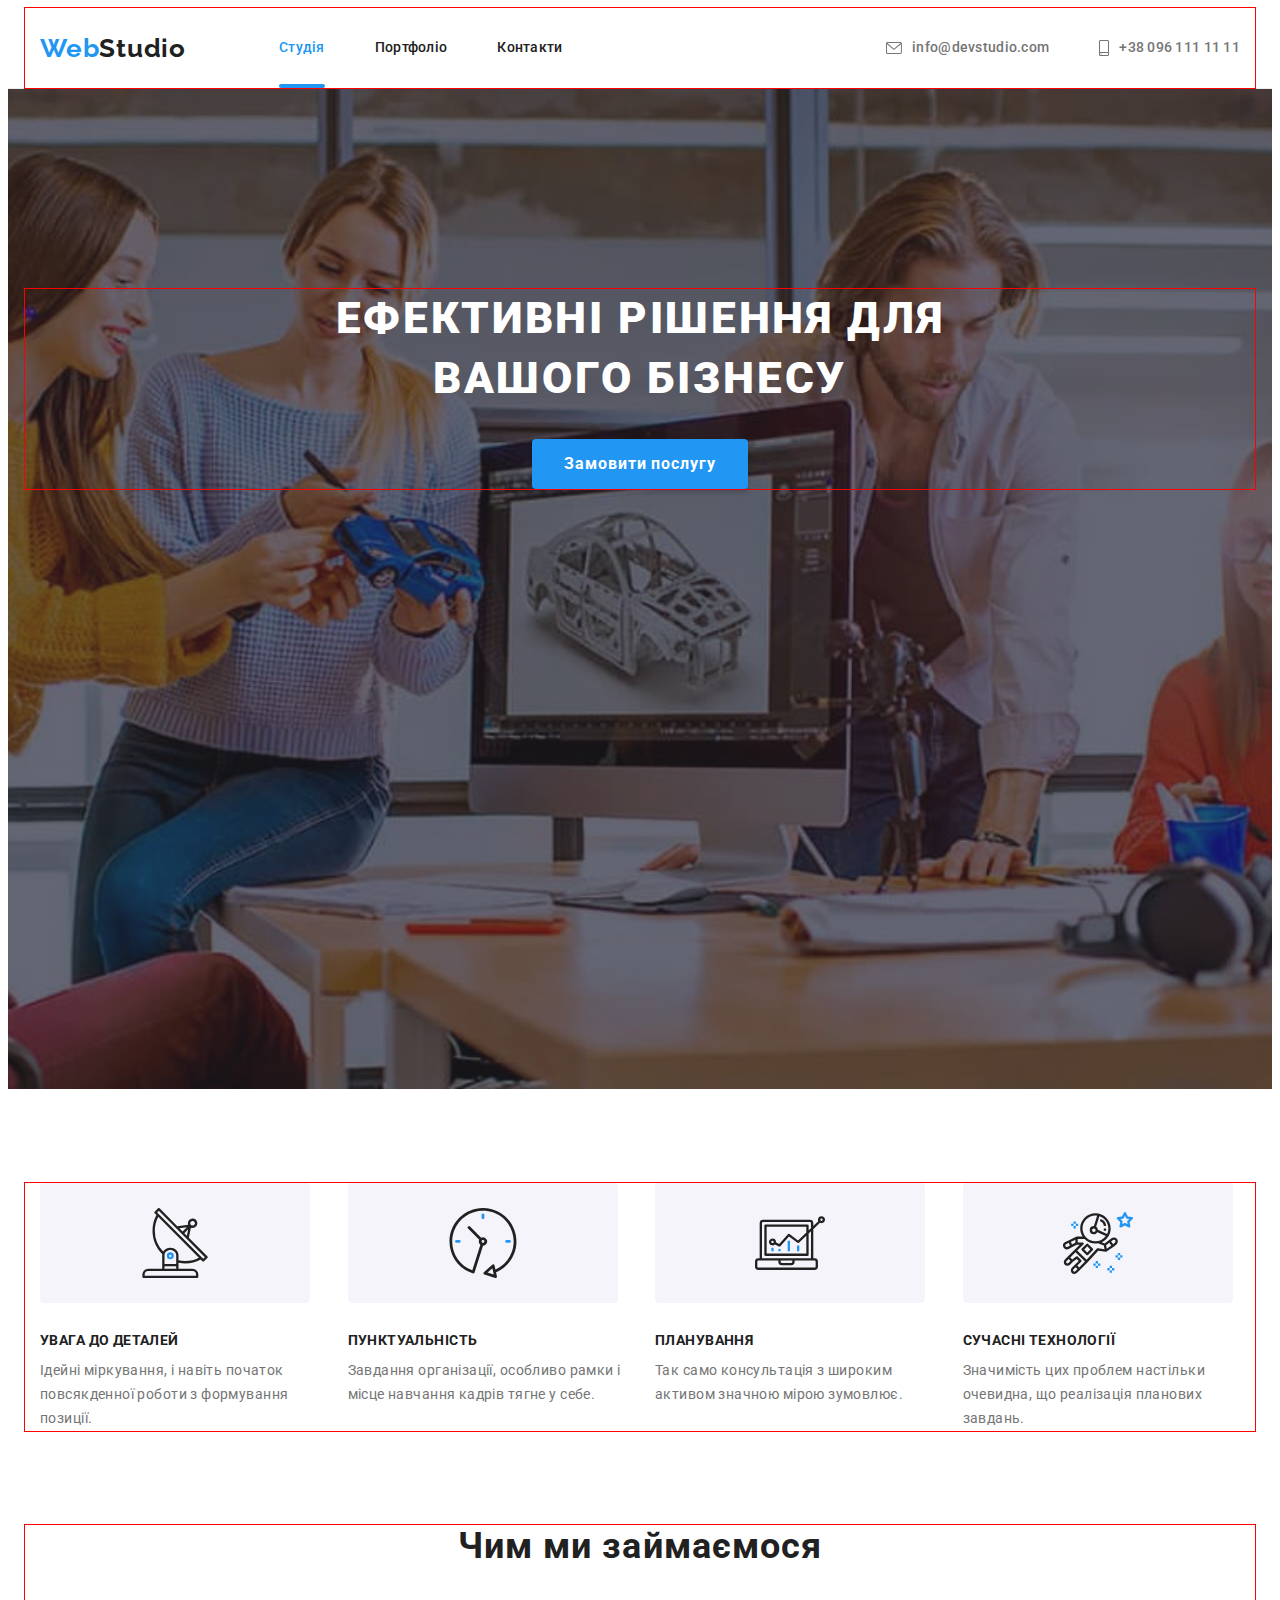
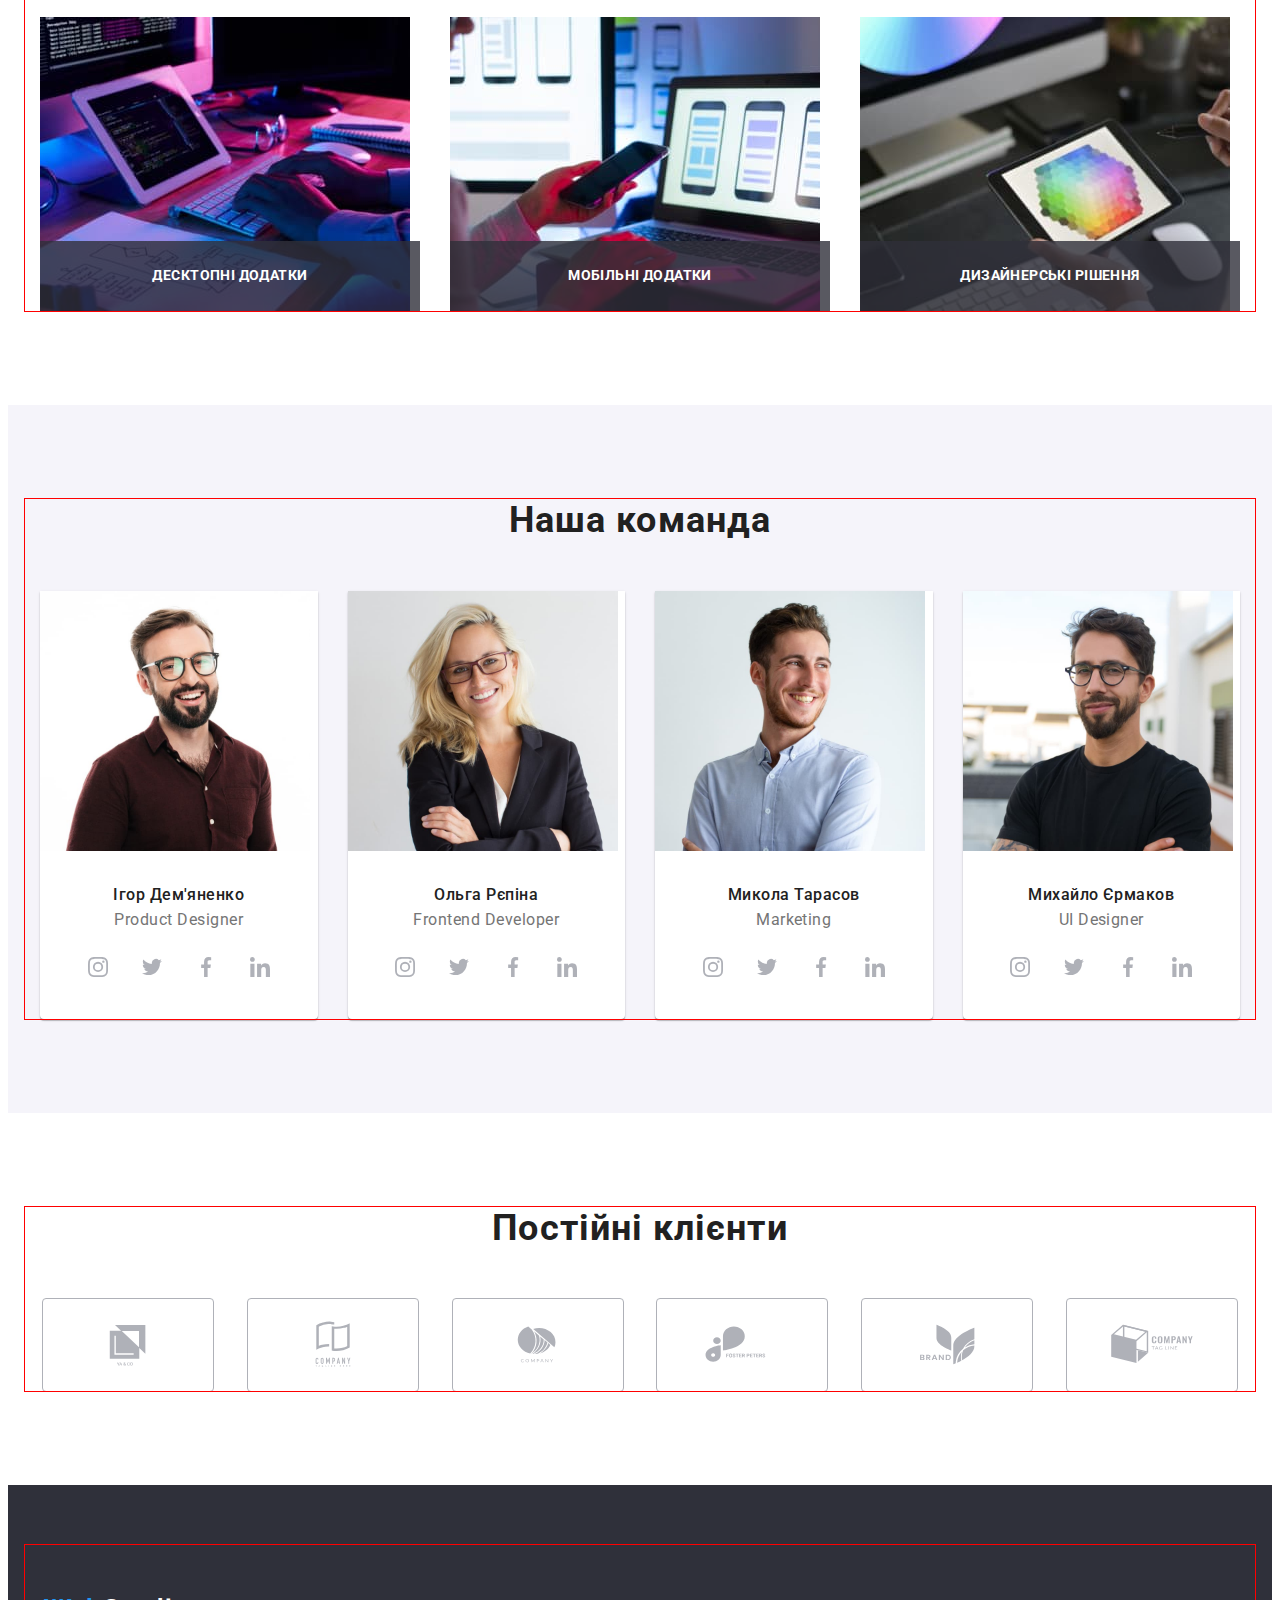
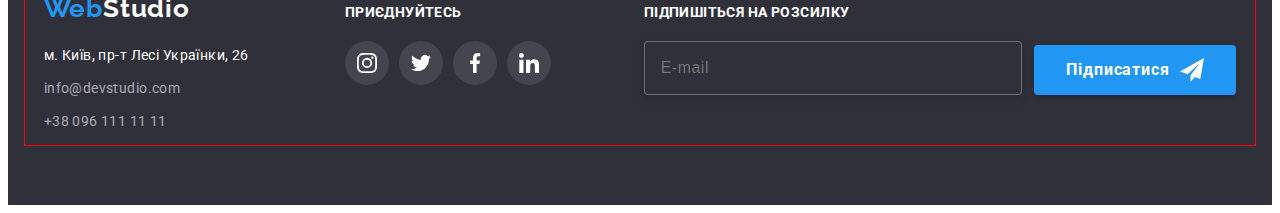
==== index.html @ a0092122 "add responsive img" ====
<!DOCTYPE html>
<html lang="uk">

<head>
  <meta charset="UTF-8" />
  <meta http-equiv="X-UA-Compatible" content="IE=edge" />
  <meta name="viewport" content="width=device-width, initial-scale=1.0" />
  <title>Document</title>
  <link rel="preconnect" href="https://fonts.googleapis.com" />
  <link rel="preconnect" href="https://fonts.gstatic.com" crossorigin />
  <link href="https://fonts.googleapis.com/css2?family=Raleway:wght@700&family=Roboto:wght@400;500;700;900&display=swap"
    rel="stylesheet" />
  <link rel="stylesheet" href="https://cdnjs.cloudflare.com/ajax/libs/modern-normalize/1.1.0/modern-normalize.min.css"
    integrity="sha512-wpPYUAdjBVSE4KJnH1VR1HeZfpl1ub8YT/NKx4PuQ5NmX2tKuGu6U/JRp5y+Y8XG2tV+wKQpNHVUX03MfMFn9Q=="
    crossorigin="anonymous" referrerpolicy="no-referrer" />
  <link rel="stylesheet" href="./css/main.min.css" />
</head>

<body>
  <!--Header-->
  <header class="header">
    <div class="container header__container">
      <nav class="navigation navigation__container">
        <div class="logo-wraper">
          <a class="logo header__logo link" href="./index.html">Web<span
              class="logo__span logo__span--dark">Studio</span></a>
          <svg class="menu-svg" width="24" height="16">
            <use href="./images/symbol-defs.svg#icon-menu"></use>
          </svg>
        </div>

        <ul class="main-menu list">
          <li class="main-menu__item">
            <a class="main-menu__link link main-menu__link--current" href="./index.html">Студія</a>
          </li>
          <li class="main-menu__item">
            <a class="main-menu__link link" href="./portfolio.html">Портфоліо</a>
          </li>
          <li class="main-menu__item">
            <a class="main-menu__link link" href="#">Контакти</a>
          </li>
        </ul>
      </nav>
      <ul class="connect-menu list">
        <li class="connect-menu__item">
          <a class="connect-menu__link link" href="mailto:info@devstudio.com"><svg class="connect-menu__icon" width="16"
              height="12">
              <use href="./images/symbol-defs.svg#icon-mail"></use>
            </svg>info@devstudio.com</a>
        </li>
        <li class="connect-menu__item">
          <a class="connect-menu__link link" href="tel:+380961111111"><svg class="connect-menu__icon" width="10"
              height="16">
              <use href="./images/symbol-defs.svg#icon-smartphone"></use>
            </svg>+38 096 111 11 11</a>
        </li>
      </ul>
    </div>
  </header>

  <main>
    <!--Heroes-->
    <section class="heroes">
      <div class="container">
        <h1 class="heroes__titel">Ефективні рішення для вашого бізнесу</h1>
        <button class="button" type="button" data-modal-open>Замовити послугу</button>
        <div class="backdrop is-hidden" data-modal>
          <div class="modal">
            <button class="modal__close-button" type="button" data-modal-close>
              <svg width="18" height="18">
                <use href="./images/symbol-defs.svg#icon-close-modal"></use>
              </svg>
            </button>
            <form class="modal__form">
              <p class="modal__titel">Залиште свої дані, ми вам передзвонимо</p>

              <label class="modal__form-fild">
                <span class="modal__label">Ім'я</span>
                <span class="modal__input-wraper">
                  <input class="modal__input" type="text" name="username" placeholder=" " />
                  <svg class="modal__icon" width="18" height="18">
                    <use href="./images/symbol-defs.svg#icon-name"></use>
                  </svg>
                </span>
              </label>

              <label class="modal__form-fild">
                <span class="modal__label">Телефон</span>
                <span class="modal__input-wraper">
                  <input class="modal__input" type="tel" name="tel" placeholder=" " />
                  <svg class="modal__icon" width="18" height="18">
                    <use href="./images/symbol-defs.svg#icon-phone"></use>
                  </svg>
                </span>
              </label>

              <label class="modal__form-fild">
                <span class="modal__label">Пошта</span>
                <span class="modal__input-wraper">
                  <input class="modal__input" type="email" name="email" placeholder=" " />
                  <svg class="modal__icon" width="18" height="18">
                    <use href="./images/symbol-defs.svg#icon-email"></use>
                  </svg>
                </span>
              </label>

              <label class="modal__form-fild modal__form-fild--margin">
                <span class="modal__label">Коментар</span>
                <textarea class="modal__comment" name="comment" placeholder="Введіть текст"></textarea>
              </label>

              <label class="modal__form-fild modal__form-fild--policy">
                <input class="modal__policy-checkbox visually-hidden" type="checkbox" name="policy" value="policy" />
                <svg class="modal__policy-icon" width="16" height="15">
                  <use href="./images/symbol-defs.svg#icon-check"></use>
                </svg>
                <span class="modal__label-polici">
                  Погоджуюся з розсилкою та приймаю
                  <span><a href="" class="modal__link link">Умови договору</a></span>
                </span>
              </label>

              <button type="submit" class="button modal__button">Відправити</button>
            </form>
          </div>
        </div>
      </div>
    </section>

    <!--Feature-->
    <section class="feature">
      <div class="container">
        <h2 class="visually-hidden">Особливості</h2>
        <ul class="feature-list list">
          <li class="feature-item">
            <div class="wraper-icon">
              <svg class="feature-icon" width="70" height="70">
                <use href="./images/symbol-defs.svg#icon-antenna"></use>
              </svg>
            </div>
            <h3 class="feature-titel">увага до деталей</h3>
            <p class="feature-text">
              Ідейні міркування, і навіть початок повсякденної роботи з формування позиції.
            </p>
          </li>
          <li class="feature-item">
            <div class="wraper-icon">
              <svg class="feature-icon" width="70" height="70">
                <use href="./images/symbol-defs.svg#icon-clock"></use>
              </svg>
            </div>
            <h3 class="feature-titel">пунктуальність</h3>
            <p class="feature-text">
              Завдання організації, особливо рамки і місце навчання кадрів тягне у себе.
            </p>
          </li>
          <li class="feature-item">
            <div class="wraper-icon">
              <svg class="feature-icon" width="70" height="70">
                <use href="./images/symbol-defs.svg#icon-diagram"></use>
              </svg>
            </div>
            <h3 class="feature-titel">планування</h3>
            <p class="feature-text">
              Так само консультація з широким активом значною мірою зумовлює.
            </p>
          </li>
          <li class="feature-item">
            <div class="wraper-icon">
              <svg class="feature-icon" width="70" height="70">
                <use href="./images/symbol-defs.svg#icon-astronaut"></use>
              </svg>
            </div>
            <h3 class="feature-titel">сучасні технології</h3>
            <p class="feature-text">
              Значимість цих проблем настільки очевидна, що реалізація планових завдань.
            </p>
          </li>
        </ul>
      </div>
    </section>

    <!--Activities-->
    <section class="activities">
      <div class="container">
        <h2 class="activities-titel">Чим ми займаємося</h2>
        <ul class="activities-list list">
          <li class="activities-list-item">
            <div class="thumb">
              <img class="activities-item" src="./images/work-on-laptop.jpg"
                alt="людина набирає на клавіатурі, на моніторі зображено код" width="370" />
              <h3 class="activities-subtitel">Десктопні додатки</h3>
            </div>
          </li>
          <li class="activities-list-item">
            <div class="thumb">
              <img class="activities-item" src="./images/notebook-and-tel.jpg"
                alt="людина тримає телефон на моніторі зображення розмітки на телефон" width="370" />
              <h3 class="activities-subtitel">Мобільні додатки</h3>
            </div>
          </li>
          <li class="activities-list-item">
            <div class="thumb">
              <img class="activities-item" src="./images/laptop-and-mause.jpg"
                alt="на планшеті зображено колірну палітру" width="370" />
              <h3 class="activities-subtitel">Дизайнерські рішення</h3>
            </div>
          </li>
        </ul>
      </div>
    </section>

    <!--Our team-->
    <section class="team">
      <div class="container">
        <h2 class="team-titel">Наша команда</h2>
        <ul class="team-list list">
          <li class="team-list-item">
            <picture>
              <source srcset="
                    ./images/team/product-designer.jpg    1x,
                    ./images/team/product-designer-2x.jpg 2x
                  " media="(min-width: 1200px)" />

              <source srcset="
                    ./images/team/product-designer-tab.jpg    1x,
                    ./images/team/product-designer-tab-2x.jpg 2x
                  " media="(min-width: 768px)" />

              <source srcset="
                    ./images/team/product-designer-mob.jpg    1x,
                    ./images/team/product-designer-mob-2x.jpg 2x
                  " media="(max-width: 767px)" />

              <img class="team-image" src="./images/team/product-designer.jpg" alt="продакт дизайнер" width="270" />
            </picture>
            <h3 class="team-undertitel">Ігор Дем'яненко</h3>
            <p class="team-text">Product Designer</p>
            <ul class="team-soc-list list">
              <li class="team-soc-item">
                <a href="" class="team-soc-link"><svg class="team-icon" width="20" height="20">
                    <use href="./images/symbol-defs.svg#icon-instagram"></use>
                  </svg>
                </a>
              </li>
              <li class="team-soc-item">
                <a href="" class="team-soc-link"><svg class="team-icon" width="20" height="20">
                    <use href="./images/symbol-defs.svg#icon-twitter"></use>
                  </svg></a>
              </li>
              <li class="team-soc-item">
                <a href="" class="team-soc-link"><svg class="team-icon" width="20" height="20">
                    <use href="./images/symbol-defs.svg#icon-facebook"></use>
                  </svg></a>
              </li>
              <li class="team-soc-item">
                <a href="" class="team-soc-link"><svg class="team-icon" width="20" height="20">
                    <use href="./images/symbol-defs.svg#icon-linkedin"></use>
                  </svg></a>
              </li>
            </ul>
          </li>
          <li class="team-list-item">
            <picture>
              <source srcset="
                    ./images/team/frontend-developer.jpg 1x,
                    ./images/team/frontend-developer.jpg 2x
                  " media="(min-width: 1200px)" />

              <source srcset="
                    ./images/team/frontend-developer-tab.jpg    1x,
                    ./images/team/frontend-developer-tab-2x.jpg 2x
                  " media="(min-width: 768px)" />

              <source srcset="
                    ./images/team/frontend-developer-mob.jpg    1x,
                    ./images/team/frontend-developer-mob-2x.jpg 2x
                  " media="(max-width: 767px)" />

              <img class="team-image" src="./images/team/frontend-developer.jpg" alt="фронтенд розробник" width="270" />
            </picture>

            <h3 class="team-undertitel">Ольга Рєпіна</h3>
            <p class="team-text">Frontend Developer</p>
            <ul class="team-soc-list list">
              <li class="team-soc-item">
                <a href="" class="team-soc-link"><svg class="team-icon" width="20" height="20">
                    <use href="./images/symbol-defs.svg#icon-instagram"></use>
                  </svg>
                </a>
              </li>
              <li class="team-soc-item">
                <a href="" class="team-soc-link"><svg class="team-icon" width="20" height="20">
                    <use href="./images/symbol-defs.svg#icon-twitter"></use>
                  </svg></a>
              </li>
              <li class="team-soc-item">
                <a href="" class="team-soc-link"><svg class="team-icon" width="20" height="20">
                    <use href="./images/symbol-defs.svg#icon-facebook"></use>
                  </svg></a>
              </li>
              <li class="team-soc-item">
                <a href="" class="team-soc-link"><svg class="team-icon" width="20" height="20">
                    <use href="./images/symbol-defs.svg#icon-linkedin"></use>
                  </svg></a>
              </li>
            </ul>
          </li>
          <li class="team-list-item">
            <picture>
              <source srcset="./images/team/marketing.jpg 1x, ./images/team/marketing.jpg 2x"
                media="(min-width: 1200px)" />

              <source srcset="./images/team/marketing-tab.jpg 1x, ./images/team/marketing-tab-2x.jpg 2x"
                media="(min-width: 768px)" />

              <source srcset="./images/team/marketing-mob.jpg 1x, ./images/team/marketing-mob-2x.jpg 2x"
                media="(max-width: 767px)" />

              <img class="team-image" src="./images/team/marketing.jpg" alt="маркетолог" width="270" />
            </picture>

            <h3 class="team-undertitel">Микола Тарасов</h3>
            <p class="team-text">Marketing</p>
            <ul class="team-soc-list list">
              <li class="team-soc-item">
                <a href="" class="team-soc-link"><svg class="team-icon" width="20" height="20">
                    <use href="./images/symbol-defs.svg#icon-instagram"></use>
                  </svg>
                </a>
              </li>
              <li class="team-soc-item">
                <a href="" class="team-soc-link"><svg class="team-icon" width="20" height="20">
                    <use href="./images/symbol-defs.svg#icon-twitter"></use>
                  </svg></a>
              </li>
              <li class="team-soc-item">
                <a href="" class="team-soc-link"><svg class="team-icon" width="20" height="20">
                    <use href="./images/symbol-defs.svg#icon-facebook"></use>
                  </svg></a>
              </li>
              <li class="team-soc-item">
                <a href="" class="team-soc-link"><svg class="team-icon" width="20" height="20" fill="black">
                    <use href="./images/symbol-defs.svg#icon-linkedin"></use>
                  </svg></a>
              </li>
            </ul>
          </li>
          <li class="team-list-item">
            <picture>
              <source srcset="./images/team/uI-designer.jpg 1x, ./images/team/uI-designer-2x.jpg 2x"
                media="(min-width: 1200px)" />

              <source srcset="
                    ./images/team/uI-designer-tab.jpg    1x,
                    ./images/team/uI-designer-tab-2x.jpg 2x
                  " media="(min-width: 768px)" />

              <source srcset="
                    ./images/team/uI-designer-mob.jpg    1x,
                    ./images/team/uI-designer-mob-2x.jpg 2x
                  " media="(max-width: 767px)" />

              <img class="team-image" src="./images/team/uI-designer.jpg" alt="UI-дизайнер" width="270" />
            </picture>

            <h3 class="team-undertitel">Михайло Єрмаков</h3>
            <p class="team-text">UI Designer</p>
            <ul class="team-soc-list list">
              <li class="team-soc-item">
                <a href="" class="team-soc-link"><svg class="team-icon" width="20" height="20">
                    <use href="./images/symbol-defs.svg#icon-instagram"></use>
                  </svg>
                </a>
              </li>
              <li class="team-soc-item">
                <a href="" class="team-soc-link"><svg class="team-icon" width="20" height="20">
                    <use href="./images/symbol-defs.svg#icon-twitter"></use>
                  </svg></a>
              </li>
              <li class="team-soc-item">
                <a href="" class="team-soc-link"><svg class="team-icon" width="20" height="20">
                    <use href="./images/symbol-defs.svg#icon-facebook"></use>
                  </svg></a>
              </li>
              <li class="team-soc-item">
                <a href="" class="team-soc-link"><svg class="team-icon" width="20" height="20">
                    <use href="./images/symbol-defs.svg#icon-linkedin"></use>
                  </svg></a>
              </li>
            </ul>
          </li>
        </ul>
      </div>
    </section>

    <!-- Clients -->
    <section class="clients">
      <div class="container">
        <h2 class="titel-clients">Постійні клієнти</h2>
        <ul class="clients-list list">
          <li class="clients-list-item">
            <a class="clients-link" href=""><svg class="clients-icon" width="170" height="92">
                <use href="./images/symbol-defs.svg#icon-Logo0"></use>
              </svg></a>
          </li>
          <li class="clients-list-item">
            <a class="clients-link" href=""><svg class="clients-icon" width="170" height="92">
                <use href="./images/symbol-defs.svg#icon-Logo1"></use>
              </svg></a>
          </li>
          <li class="clients-list-item">
            <a class="clients-link" href=""><svg class="clients-icon" width="170" height="92">
                <use href="./images/symbol-defs.svg#icon-Logo2"></use>
              </svg></a>
          </li>
          <li class="clients-list-item">
            <a class="clients-link" href=""><svg class="clients-icon" width="170" height="92">
                <use href="./images/symbol-defs.svg#icon-Logo3"></use>
              </svg></a>
          </li>
          <li class="clients-list-item">
            <a class="clients-link" href=""><svg class="clients-icon" width="170" height="92">
                <use href="./images/symbol-defs.svg#icon-Logo4"></use>
              </svg></a>
          </li>
          <li class="clients-list-item">
            <a class="clients-link" href=""><svg class="clients-icon" width="170" height="92">
                <use href="./images/symbol-defs.svg#icon-Logo5"></use>
              </svg></a>
          </li>
        </ul>
      </div>
    </section>
  </main>

  <!--Footer-->
  <footer class="footer">
    <div class="container">
      <div class="wraper-footer-content">
        <div class="wraper-footer-list">
          <a href="./index.html" class="logo footer__logo link">Web<span
              class="logo__span logo__span--light">Studio</span></a>
          <address class="adress">
            <ul class="adress-list list">
              <li>
                <a class="adress-list__link link" href="https://goo.gl/maps/mQ2EMZRai4qMG1Mf6" target="_blank"
                  rel="noopener noreferrer nofollow">м. Київ, пр-т Лесі Українки, 26
                </a>
              </li>
              <li>
                <a class="adress-list__link link adress-list__link--dark"
                  href="mailto:info@devstudio.com">info@devstudio.com</a>
              </li>
              <li>
                <a class="adress-list__link link adress-list__link--dark" href="tel:+380961111111">+38 096 111 11 11</a>
              </li>
            </ul>
          </address>
        </div>

        <div class="wraper-soc-list">
          <p class="wraper-soc-list__text">приєднуйтесь</p>
          <ul class="soc-list list">
            <li class="soc-label">
              <a href="" class="soc-label__link"><svg class="soc-label__icon" width="20" height="20">
                  <use href="./images/symbol-defs.svg#icon-instagram"></use>
                </svg></a>
            </li>
            <li class="soc-label">
              <a href="" class="soc-label__link"><svg class="soc-label__icon" width="20" height="20">
                  <use href="./images/symbol-defs.svg#icon-twitter"></use>
                </svg></a>
            </li>
            <li class="soc-label">
              <a href="" class="soc-label__link"><svg class="soc-label__icon" width="20" height="20">
                  <use href="./images/symbol-defs.svg#icon-facebook"></use>
                </svg></a>
            </li>
            <li class="soc-label">
              <a href="" class="soc-label__link"><svg class="soc-label__icon" width="20" height="20">
                  <use href="./images/symbol-defs.svg#icon-linkedin"></use>
                </svg></a>
            </li>
          </ul>
        </div>

        <form class="form-subscribe">
          <div class="form-subscribe__form">
            <p class="form-subscribe__text">Підпишіться на розсилку</p>
            <label class="form-subscribe__label">
              <input class="form-subscribe__input" type="email" name="email" placeholder="E-mail" />
            </label>
          </div>

          <button type="submit" class="button form-subscribe__button">
            Підписатися
            <svg class="button__icon-submit" width="24" height="24">
              <use href="./images/symbol-defs.svg#icon-send"></use>
            </svg>
          </button>
        </form>
      </div>
    </div>
  </footer>

  <script src="./js/modal.js"></script>
</body>

</html>
---- css/main.min.css ----
:root{--main-color-titel: #212121;--main-color-text: #757575;--color-blue: #2196f3;--color-white: #ffffff;--color-activ-button: #188ce8;--color-background-heroes: #2f303a;--color-background-our-team: #f5f4fa;--color-border: #eeeeee;--color-backgraund-link: rgba(255, 255, 255, 0.6);--color-border-head: #ececec}h1,h2,h3,h4,h5,h6,p{margin:0;padding:0}body{font-family:"Roboto",sans-serif;background-color:var(--color-white);color:var(--main-color-text)}.link{text-decoration:none;font-style:normal}.list{list-style:none;margin:0;padding:0}.visually-hidden{position:absolute;width:1px;height:1px;margin:-1px;border:0;padding:0;white-space:nowrap;-webkit-clip-path:inset(100%);clip-path:inset(100%);clip:rect(0 0 0 0);overflow:hidden}.container{margin-left:auto;margin-right:auto;width:100%;padding-left:15px;padding-right:15px;outline:1px solid red}@media screen and (min-width: 480px){.container{width:480px}}@media screen and (min-width: 768px){.container{width:768px}}@media screen and (min-width: 1200px){.container{width:1200px}}.header{border-bottom:1px solid var(--color-border-head)}@media screen and (min-width: 768px){.header__container{display:flex;align-items:center}}.navigation__container{display:block}@media screen and (min-width: 768px){.navigation__container{display:flex;align-items:center}}.logo-wraper{display:flex;align-items:center;justify-content:center}.logo{display:inline-block;padding:0;font-family:"Raleway",sans-serif;font-weight:700;font-size:26px;line-height:1.19;letter-spacing:.03em;color:var(--color-blue)}@media screen and (min-width: 768px){.header__logo{margin-right:88px}}@media screen and (min-width: 1200px){.header__logo{margin-right:93px}}.logo__span--dark{color:var(--main-color-titel)}.menu-svg{display:block;margin-left:auto}@media screen and (min-width: 768px){.menu-svg{display:none}}.main-menu{display:flex}@media screen and (max-width: 767px){.main-menu{display:none}}.main-menu .main-menu__item:not(:last-child){margin-right:50px}.main-menu__link{position:relative;display:block;padding-top:32px;padding-bottom:32px;font-weight:500;font-size:14px;line-height:1.14;letter-spacing:.02em;color:var(--main-color-titel);transition:color 250ms cubic-bezier(0.4, 0, 0.2, 1)}.main-menu__link:hover,.main-menu__link:focus{color:var(--color-blue)}.main-menu__link--current{color:var(--color-blue)}.main-menu__link--current::after{content:"";display:block;position:absolute;left:0;bottom:0;width:100%;height:4px;border-radius:2px;background-color:var(--color-blue)}.connect-menu{display:flex;margin-left:auto}@media screen and (max-width: 767px){.connect-menu{display:none}}@media screen and (min-width: 768px)and (max-width: 1199px){.connect-menu{display:flex;flex-direction:column}}@media screen and (min-width: 1200px){.connect-menu__item:not(:last-child){margin-right:50px}}.connect-menu__link{display:flex;align-items:center;padding-top:32px;padding-bottom:32px;font-weight:500;font-size:12px;line-height:1.17;letter-spacing:.02em;color:var(--main-color-text);transition:color 250ms cubic-bezier(0.4, 0, 0.2, 1)}@media screen and (min-width: 768px)and (max-width: 1199px){.connect-menu__link{padding-top:5px;padding-bottom:5px}}@media screen and (min-width: 1200px){.connect-menu__link{font-size:14px;line-height:1.14}}.connect-menu__link:hover,.connect-menu__link:focus{color:var(--color-blue)}.connect-menu__icon{margin-right:10px;fill:var(--main-color-text);transition:fill 250ms cubic-bezier(0.4, 0, 0.2, 1)}.connect-menu__link:hover>.connect-menu__icon,.connect-menu__link:focus>.connect-menu__icon{fill:var(--color-blue)}.heroes{padding-top:118px;padding-bottom:118px;text-align:center;width:100%;min-height:400px;margin-left:auto;margin-right:auto;background-image:linear-gradient(rgba(47, 48, 58, 0.4), rgba(47, 48, 58, 0.4)),url(../../images/heroes-background-mob.jpg);background-repeat:no-repeat;background-position:center;background-size:cover;background-color:var(--color-background-heroes)}@media(min-device-pixel-ratio: 2),(-webkit-min-device-pixel-ratio: 2),(min-resolution: 192dpi),(min-resolution: 2dppx){.heroes{background-image:linear-gradient(rgba(47, 48, 58, 0.4), rgba(47, 48, 58, 0.4)),url(../../images/heroes-background-mob-2x.jpg)}}@media screen and (min-width: 480px){.heroes{max-width:480px;min-height:400px}}@media screen and (min-width: 768px){.heroes{max-width:768px;min-height:400px;background-image:linear-gradient(rgba(47, 48, 58, 0.4), rgba(47, 48, 58, 0.4)),url(../../images/heroes-background-tab.jpg)}}@media screen and (min-width: 768px)and (min-device-pixel-ratio: 2),screen and (min-width: 768px)and (-webkit-min-device-pixel-ratio: 2),screen and (min-width: 768px)and (min-resolution: 192dpi),screen and (min-width: 768px)and (min-resolution: 2dppx){.heroes{background-image:linear-gradient(rgba(47, 48, 58, 0.4), rgba(47, 48, 58, 0.4)),url(../../images/heroes-background-tab-2x.jpg)}}@media screen and (min-width: 1200px){.heroes{padding-top:200px;padding-bottom:200px;max-width:1600px;min-height:600px;background-image:linear-gradient(rgba(47, 48, 58, 0.4), rgba(47, 48, 58, 0.4)),url(../../images/heroes-background.jpg)}}@media screen and (min-width: 1200px)and (min-device-pixel-ratio: 2),screen and (min-width: 1200px)and (-webkit-min-device-pixel-ratio: 2),screen and (min-width: 1200px)and (min-resolution: 192dpi),screen and (min-width: 1200px)and (min-resolution: 2dppx){.heroes{background-image:linear-gradient(rgba(47, 48, 58, 0.4), rgba(47, 48, 58, 0.4)),url(../../images/heroes-background-2x.jpg)}}.heroes__titel{max-width:696px;margin-bottom:30px;margin-left:auto;margin-right:auto;font-weight:900;font-size:44px;line-height:1.36;letter-spacing:.06em;text-transform:uppercase;color:var(--color-white)}.button{display:inline-block;background-color:var(--color-blue);box-shadow:0px 4px 4px rgba(0,0,0,.15);border-radius:4px;padding:10px 32px;min-width:216px;height:50px;border:none;color:var(--color-white);font-family:inherit;font-weight:700;font-size:16px;line-height:1.88;letter-spacing:.06em;text-align:center;cursor:pointer;transition:background-color 250ms cubic-bezier(0.4, 0, 0.2, 1)}.button:hover{background-color:var(--color-activ-button)}.backdrop{position:fixed;z-index:1;top:0;left:0;width:100%;height:100%;background-color:rgba(0,0,0,.2);opacity:1;transition:opacity 250ms cubic-bezier(0.4, 0, 0.2, 1),visibility 250ms cubic-bezier(0.4, 0, 0.2, 1)}.modal{position:absolute;top:50%;left:50%;width:528px;min-height:581px;padding:40px;background-color:#fff;box-shadow:0px 1px 3px rgba(0,0,0,.12),0px 1px 1px rgba(0,0,0,.14),0px 2px 1px rgba(0,0,0,.2);border-radius:4px;transform:translate(-50%, -50%) scale(1);transition:transform 250ms cubic-bezier(0.4, 0, 0.2, 1)}.backdrop.is-hidden .modal{transform:translate(-50%, -50%) scale(1.2)}.backdrop.is-hidden{opacity:0;visibility:hidden;pointer-events:none}.modal__close-button{position:absolute;top:8px;right:8px;display:flex;align-items:center;justify-content:center;width:30px;height:30px;border-radius:50%;background-color:#fff;border:1px solid rgba(0,0,0,.1);cursor:pointer;transition:fill 250ms cubic-bezier(0.4, 0, 0.2, 1)}.modal__close-button:hover{fill:#2196f3}.modal__form{width:100%;margin:0 auto}.modal__titel{margin-bottom:12px;font-weight:700;font-size:20px;line-height:1.15;text-align:center;letter-spacing:.03em;color:#212121}.modal__form-fild{display:flex;flex-direction:column;text-align:start;margin-bottom:10px}.modal__label{font-weight:400;font-size:12px;line-height:1.17;letter-spacing:.01em;margin-bottom:4px;color:#757575}.modal__input-wraper{position:relative}.modal__input{border:1px solid rgba(33,33,33,.2);border-radius:4px;padding:11px 12px;height:40px;width:100%;padding-left:42px;font-weight:400;font-size:12px;line-height:1.17;letter-spacing:.01em;transition:border-color 250ms cubic-bezier(0.4, 0, 0.2, 1)}.modal__form-fild:focus-within .modal__input{border-color:#2196f3;outline:rgba(0,0,0,0)}.modal__icon{position:absolute;top:50%;left:12px;transform:translateY(-50%);transition:fill 250ms cubic-bezier(0.4, 0, 0.2, 1)}.modal__form-fild:focus-within .modal__icon{fill:#2196f3}.modal__form-fild--margin{margin-bottom:0;margin-bottom:20px}.modal__comment{resize:none;width:448px;height:120px;padding:12px 16px;font-weight:400;font-size:12px;line-height:1.17;letter-spacing:.01em;border:1px solid rgba(33,33,33,.2);border-radius:4px;transition:border-color 250ms cubic-bezier(0.4, 0, 0.2, 1)}.modal__comment:focus-within{border-color:#2196f3;outline:rgba(0,0,0,0)}.modal__comment::-moz-placeholder{font-weight:400;font-size:12px;line-height:1.17;letter-spacing:.01em;color:rgba(117,117,117,.5)}.modal__comment:-ms-input-placeholder{font-weight:400;font-size:12px;line-height:1.17;letter-spacing:.01em;color:rgba(117,117,117,.5)}.modal__comment::placeholder{font-weight:400;font-size:12px;line-height:1.17;letter-spacing:.01em;color:rgba(117,117,117,.5)}.modal__form-fild--policy{flex-direction:row;align-items:center;margin-bottom:30px;justify-content:center}.modal__label-polici{font-weight:400;font-size:14px;line-height:1.71;letter-spacing:.03em;margin-left:8px;margin-bottom:0;color:#757575}.modal__link{-webkit-text-decoration-line:underline;text-decoration-line:underline;color:#2196f3}.modal__policy-icon{border:2px solid #212121;border-radius:2px;fill:rgba(0,0,0,0);transition:background-color 250ms cubic-bezier(0.4, 0, 0.2, 1),border-color 250ms cubic-bezier(0.4, 0, 0.2, 1),fill 250ms cubic-bezier(0.4, 0, 0.2, 1)}.modal__policy-checkbox:checked+.modal__policy-icon{background-color:#2196f3;border-color:#2196f3;fill:#fff}.modal__policy-checkbox:focus+.modal__policy-icon{border-color:#2196f3}.modal__button{min-width:200px}.feature{padding-top:60px;padding-bottom:60px}@media screen and (min-width: 1200px){.feature{padding-top:94px;padding-bottom:94px}}@media screen and (min-width: 768px){.feature-list{display:flex;flex-wrap:wrap;-moz-column-gap:30px;column-gap:30px}}@media screen and (min-width: 768px){.feature-item{width:calc((100% - 30px)/2)}}@media screen and (min-width: 1200px){.feature-item{width:calc((100% - 90px)/4)}}.wraper-icon{display:flex;justify-content:center;align-items:center;width:100%;height:120px;background-color:var(--color-background-our-team);margin-bottom:30px;border-radius:4px}@media screen and (min-width: 768px){.wraper-icon{width:354px}}@media screen and (min-width: 1200px){.wraper-icon{width:270px}}.feature-icon{display:block}.feature-titel{margin-bottom:10px;font-weight:700;font-size:14px;line-height:1.14;letter-spacing:.03em;text-transform:uppercase;color:var(--main-color-titel)}@media screen and (max-width: 767px){.feature-titel{text-align:center}}.feature-text{font-size:14px;line-height:1.71;letter-spacing:.03em}.activities{padding-bottom:94px}@media screen and (max-width: 1199px){.activities{display:none}}.activities-titel{margin-bottom:50px;font-weight:700;font-size:36px;line-height:1.17;text-align:center;letter-spacing:.03em;color:var(--main-color-titel)}.activities-list{display:flex;-moz-column-gap:30px;column-gap:30px}.activities-list-item{width:calc((100% - 60px)/3)}.thumb{position:relative}.activities-item{display:block}.activities-subtitel{position:absolute;bottom:0;left:0;display:flex;align-items:center;justify-content:center;width:100%;height:70px;font-weight:700;font-size:14px;line-height:1.14;text-align:center;letter-spacing:.03em;text-transform:uppercase;color:#fff;background:rgba(47,48,58,.8)}.team{padding-top:60px;padding-bottom:60px;background-color:var(--color-background-our-team)}@media screen and (min-width: 1200px){.team{padding-top:94px;padding-bottom:94px}}@media screen and (min-width: 768px){.team-list{display:flex;flex-wrap:wrap;gap:30px}}.team-titel{margin-bottom:30px;font-weight:700;font-size:36px;line-height:1.17;text-align:center;letter-spacing:.03em;color:var(--main-color-titel)}@media screen and (min-width: 1200px){.team-titel{margin-bottom:50px}}.team-list-item{padding-bottom:24px;width:100%;background-color:var(--color-white);box-shadow:0px 1px 3px rgba(0,0,0,.12),0px 1px 1px rgba(0,0,0,.14),0px 2px 1px rgba(0,0,0,.2);border-radius:0px 0px 4px 4px}@media screen and (min-width: 480px){.team-list-item{width:450px}}@media screen and (max-width: 767px){.team-list-item:not(:last-child){margin-bottom:30px}}@media screen and (min-width: 768px){.team-list-item{width:calc((100% - 30px)/2)}}@media screen and (min-width: 1200px){.team-list-item{width:calc((100% - 90px)/4);padding-bottom:30px}}.team-image{display:block;margin-bottom:30px;width:100%;height:auto}@media screen and (min-width: 480px){.team-image{width:450px;height:460px}}@media screen and (min-width: 768px){.team-image{width:354px;height:374px}}@media screen and (min-width: 1200px){.team-image{margin-bottom:34px;width:270px;height:260px}}.team-undertitel{margin-bottom:10px;font-weight:500;font-size:16px;line-height:1.19;letter-spacing:.03em;text-align:center;color:var(--main-color-titel)}@media screen and (min-width: 1200px){.team-undertitel{margin-bottom:6px}}.team-text{display:block;margin-bottom:16px;font-size:16px;line-height:1.19;letter-spacing:.03em;text-align:center}.team-soc-list{display:flex;justify-content:center;gap:10px}.team-soc-link{width:44px;height:44px;border-radius:50%;display:flex;align-items:center;justify-content:center;transition:background-color 250ms cubic-bezier(0.4, 0, 0.2, 1)}.team-soc-link:hover,.team-soc-link:focus{background-color:var(--color-blue)}.team-icon{fill:#afb1b8;transition:fill 250ms cubic-bezier(0.4, 0, 0.2, 1)}.team-soc-link:hover>.team-icon,.team-soc-link:focus>.team-icon{fill:#fff}.clients{padding-top:60px;padding-bottom:60px}@media screen and (min-width: 1200px){.clients{padding-top:94px;padding-bottom:94px}}.titel-clients{font-weight:700;font-size:28px;line-height:1.18;text-align:center;letter-spacing:.03em;color:var(--main-color-titel);margin-bottom:30px}@media screen and (min-width: 1200px){.titel-clients{font-size:36px;line-height:1.17;margin-bottom:50px}}.clients-list{display:flex;flex-wrap:wrap;justify-content:center;gap:30px}.clients-list-item{display:flex;justify-content:center;align-items:center;width:calc((100% - 30px)/2);height:92px}@media screen and (min-width: 768px){.clients-list-item{width:calc((100% - 60px)/3)}}@media screen and (min-width: 1200px){.clients-list-item{width:calc((100% - 150px)/6)}}.clients-link{display:flex;justify-content:center;align-items:center;border:1px solid #afb1b8;border-radius:4px;transition:border-color 250ms cubic-bezier(0.4, 0, 0.2, 1)}.clients-link:hover,.clients-link:focus{border:1px solid var(--color-blue)}.clients-icon{width:100%;fill:#afb1b8;transition:fill 250ms cubic-bezier(0.4, 0, 0.2, 1)}@media screen and (min-width: 480px){.clients-icon{width:210px}}@media screen and (min-width: 768px){.clients-icon{width:226px}}@media screen and (min-width: 1200px){.clients-icon{width:170px}}.clients-link:hover>.clients-icon,.clients-link:focus>.clients-icon{fill:var(--color-blue)}.footer{padding-top:60px;padding-bottom:60px;background:var(--color-background-heroes)}.wraper-footer-content{text-align:center}@media screen and (min-width: 768px){.wraper-footer-content{display:flex;justify-content:center;flex-wrap:wrap;align-items:baseline}}@media screen and (min-width: 1200px){.wraper-footer-content{display:flex;flex-wrap:nowrap;align-items:baseline;text-align:left}}.footer__logo{margin-bottom:20px}.logo__span--light{color:var(--color-white)}.adress{min-width:232px}@media screen and (min-width: 1200px){.adress{min-width:231px}}.adress-list__link{display:inline-block;margin-bottom:8px;font-size:14px;line-height:1.71;letter-spacing:.03em;color:var(--color-white);transition:color 250ms cubic-bezier(0.4, 0, 0.2, 1)}@media screen and (min-width: 1200px){.adress-list__link{margin-bottom:9px}}.adress-list__link:hover,.adress-list__link:focus{color:var(--color-blue)}.adress-list__link--dark{color:var(--color-backgraund-link)}.wraper-soc-list{margin-top:60px;margin-bottom:60px}@media screen and (min-width: 768px){.wraper-soc-list{margin-left:165px}}@media screen and (min-width: 1200px){.wraper-soc-list{margin-left:70px}}.wraper-soc-list__text{font-weight:700;font-size:14px;line-height:1.14;letter-spacing:.03em;text-transform:uppercase;margin-bottom:20px;color:#fff}@media screen and (min-width: 1200px){.wraper-soc-list__text{text-align:left}}.soc-list{display:flex;gap:10px}@media screen and (max-width: 767px){.soc-list{justify-content:center}}.soc-label__link{width:44px;height:44px;background-color:rgba(255,255,255,.1);border-radius:50%;display:flex;justify-content:center;align-items:center;transition:background-color 250ms cubic-bezier(0.4, 0, 0.2, 1)}.soc-label__link:hover,.soc-label__link:focus{background-color:var(--color-blue)}.soc-label__icon{fill:var(--color-white)}.form-subscribe{padding:0}@media screen and (min-width: 1200px){.form-subscribe{display:flex;align-items:flex-end;padding:0;margin-left:93px}}@media screen and (min-width: 1200px){.form-subscribe__form{display:flex;flex-direction:column;margin-right:12px;padding:0}}.form-subscribe__text{margin-bottom:20px;font-weight:700;font-size:14px;line-height:1.14;letter-spacing:.03em;text-transform:uppercase;color:#fff}.form-subscribe__input{width:100%;height:50px;padding-left:16px;background-color:var(--color-background-heroes);font-weight:400;font-size:16px;line-height:1.25;letter-spacing:.03em;color:rgba(255,255,255,.6);border:1px solid rgba(255,255,255,.3);filter:drop-shadow(0px 4px 4px rgba(0, 0, 0, 0.15));border-radius:4px}@media screen and (max-width: 1199px){.form-subscribe__input{margin-bottom:20px}}@media screen and (min-width: 480px){.form-subscribe__input{width:450px}}@media screen and (min-width: 1200px){.form-subscribe__input{width:358px}}.form-subscribe__button{min-width:200px;display:flex;align-items:center;justify-content:center;margin-left:auto;margin-right:auto}.button__icon-submit{fill:#fff;margin-left:10px}.project{padding-top:94px;padding-bottom:94px}.project-button-list{display:flex;margin-bottom:50px;justify-content:center}.filter-list-item:not(:last-child){margin-right:8px}.project-button{display:inline-block;padding:6px 22px;min-width:73px;font-family:inherit;font-weight:500;font-size:16px;line-height:1.63;text-align:center;letter-spacing:.03em;color:var(--main-color-titel);cursor:pointer;background:var(--color-background-our-team);border:none;border-radius:4px;transition:background-color 250ms cubic-bezier(0.4, 0, 0.2, 1),color 250ms cubic-bezier(0.4, 0, 0.2, 1),box-shadow 250ms cubic-bezier(0.4, 0, 0.2, 1)}.project-button:hover,.project-button:focus{color:var(--color-white);background-color:var(--color-blue);box-shadow:0px 3px 1px rgba(0,0,0,.1),0px 1px 2px rgba(0,0,0,.08),0px 2px 2px rgba(0,0,0,.12)}.project-list{display:flex;flex-wrap:wrap;gap:30px}.item-project{width:calc((100% - 60px)/3)}.project-link{display:block;transition:box-shadow 250ms cubic-bezier(0.4, 0, 0.2, 1)}.project-link:hover,.project-link:focus{box-shadow:0px 1px 1px rgba(0,0,0,.12),0px 4px 4px rgba(0,0,0,.06),1px 4px 6px rgba(0,0,0,.16)}.project-thumb{position:relative;overflow:hidden}.overlay{position:absolute;top:0;left:0;width:100%;height:100%;background-color:rgba(33,150,243,.9);transform:translateY(100%);pointer-events:none;overflow:auto;transition:transform 250ms cubic-bezier(0.4, 0, 0.2, 1)}.project-link:hover .overlay,.project-link:focus .overlay{transform:translateY(0%);pointer-events:auto}.overlay-text{position:absolute;top:0;left:0;margin-top:63px;margin-left:24px;margin-right:24px;padding-bottom:63px;width:322px;font-weight:400;font-size:18px;line-height:1.56;letter-spacing:.03em;color:#fff}.project-imege{display:block}.list-wraper{padding:20px 24px;border-radius:0px 0px 4px 4px;border-bottom:1px solid var(--color-border);border-left:1px solid var(--color-border);border-right:1px solid var(--color-border)}.project-titel{margin-bottom:4px;font-weight:700;font-size:18px;line-height:2;letter-spacing:.06em;color:var(--main-color-titel)}.project-text{font-size:16px;line-height:1.88;letter-spacing:.03em;color:var(--main-color-text)}/*# sourceMappingURL=main.min.css.map */
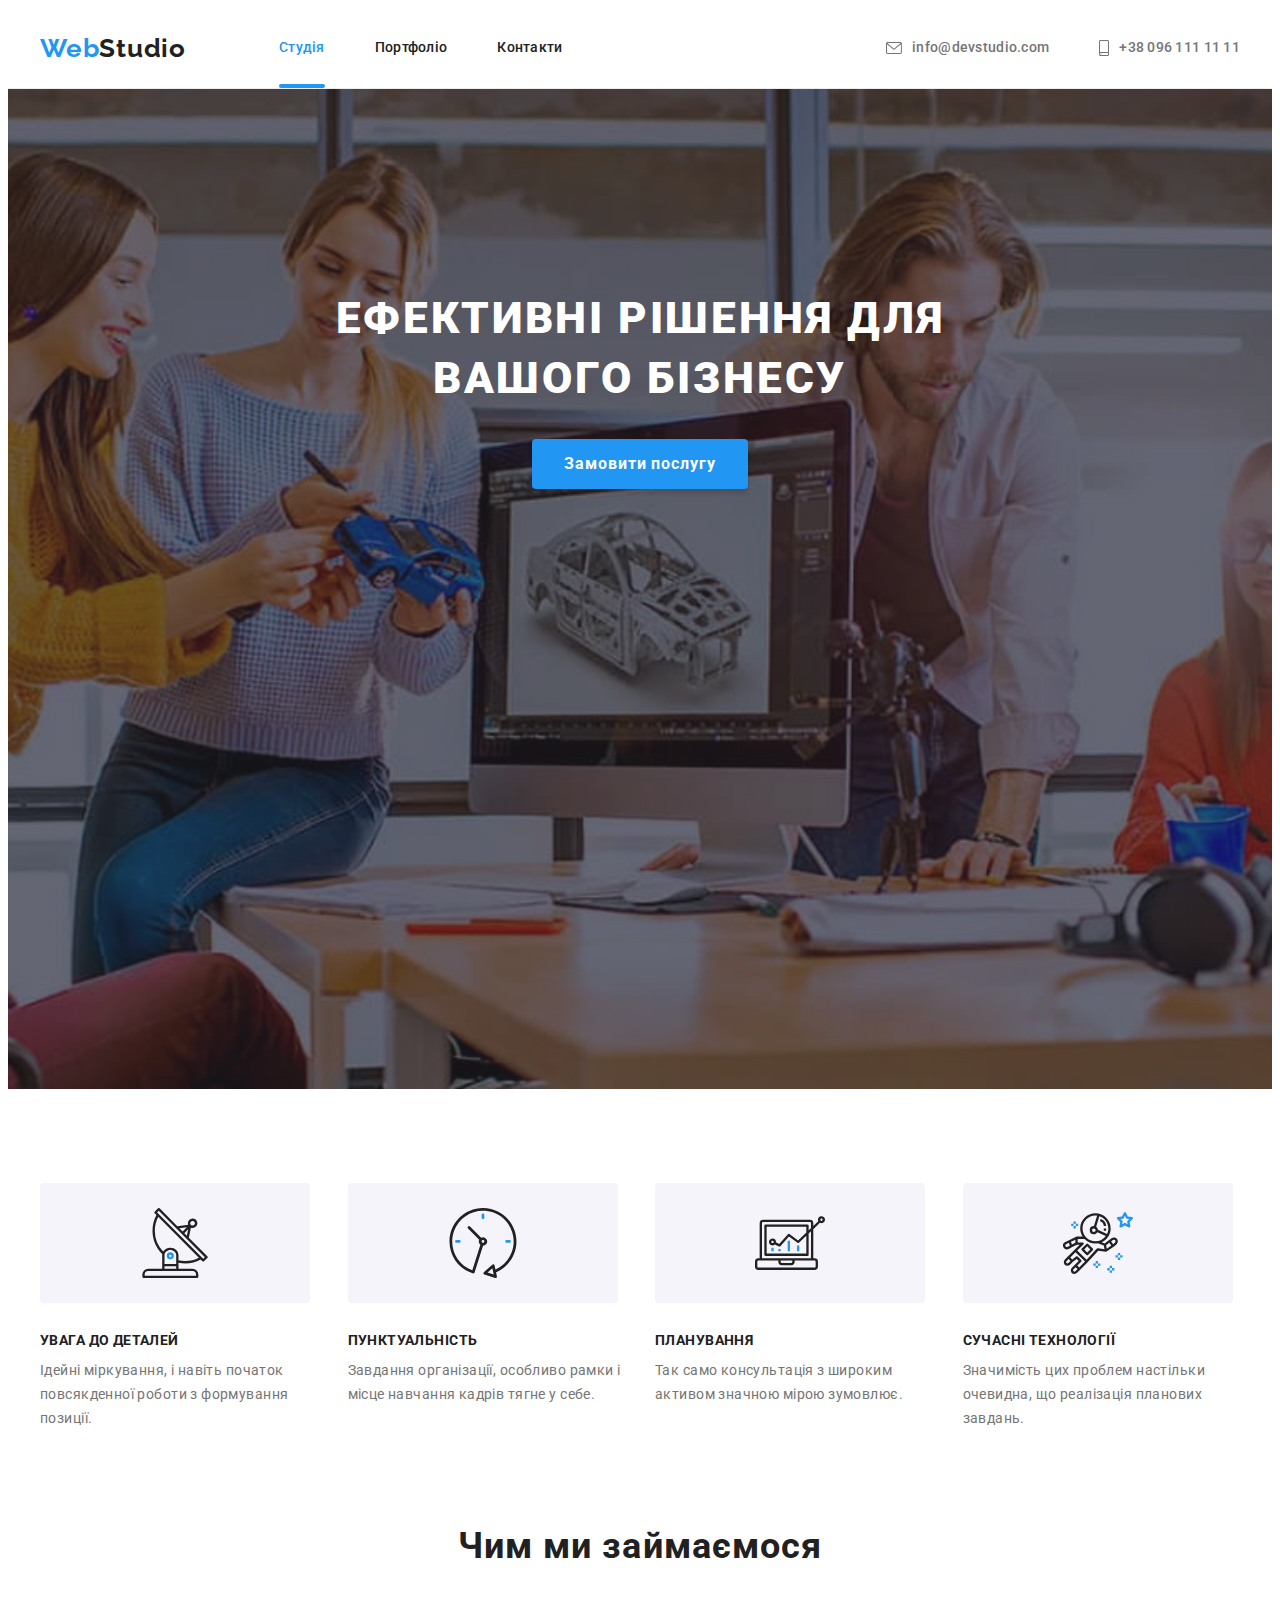
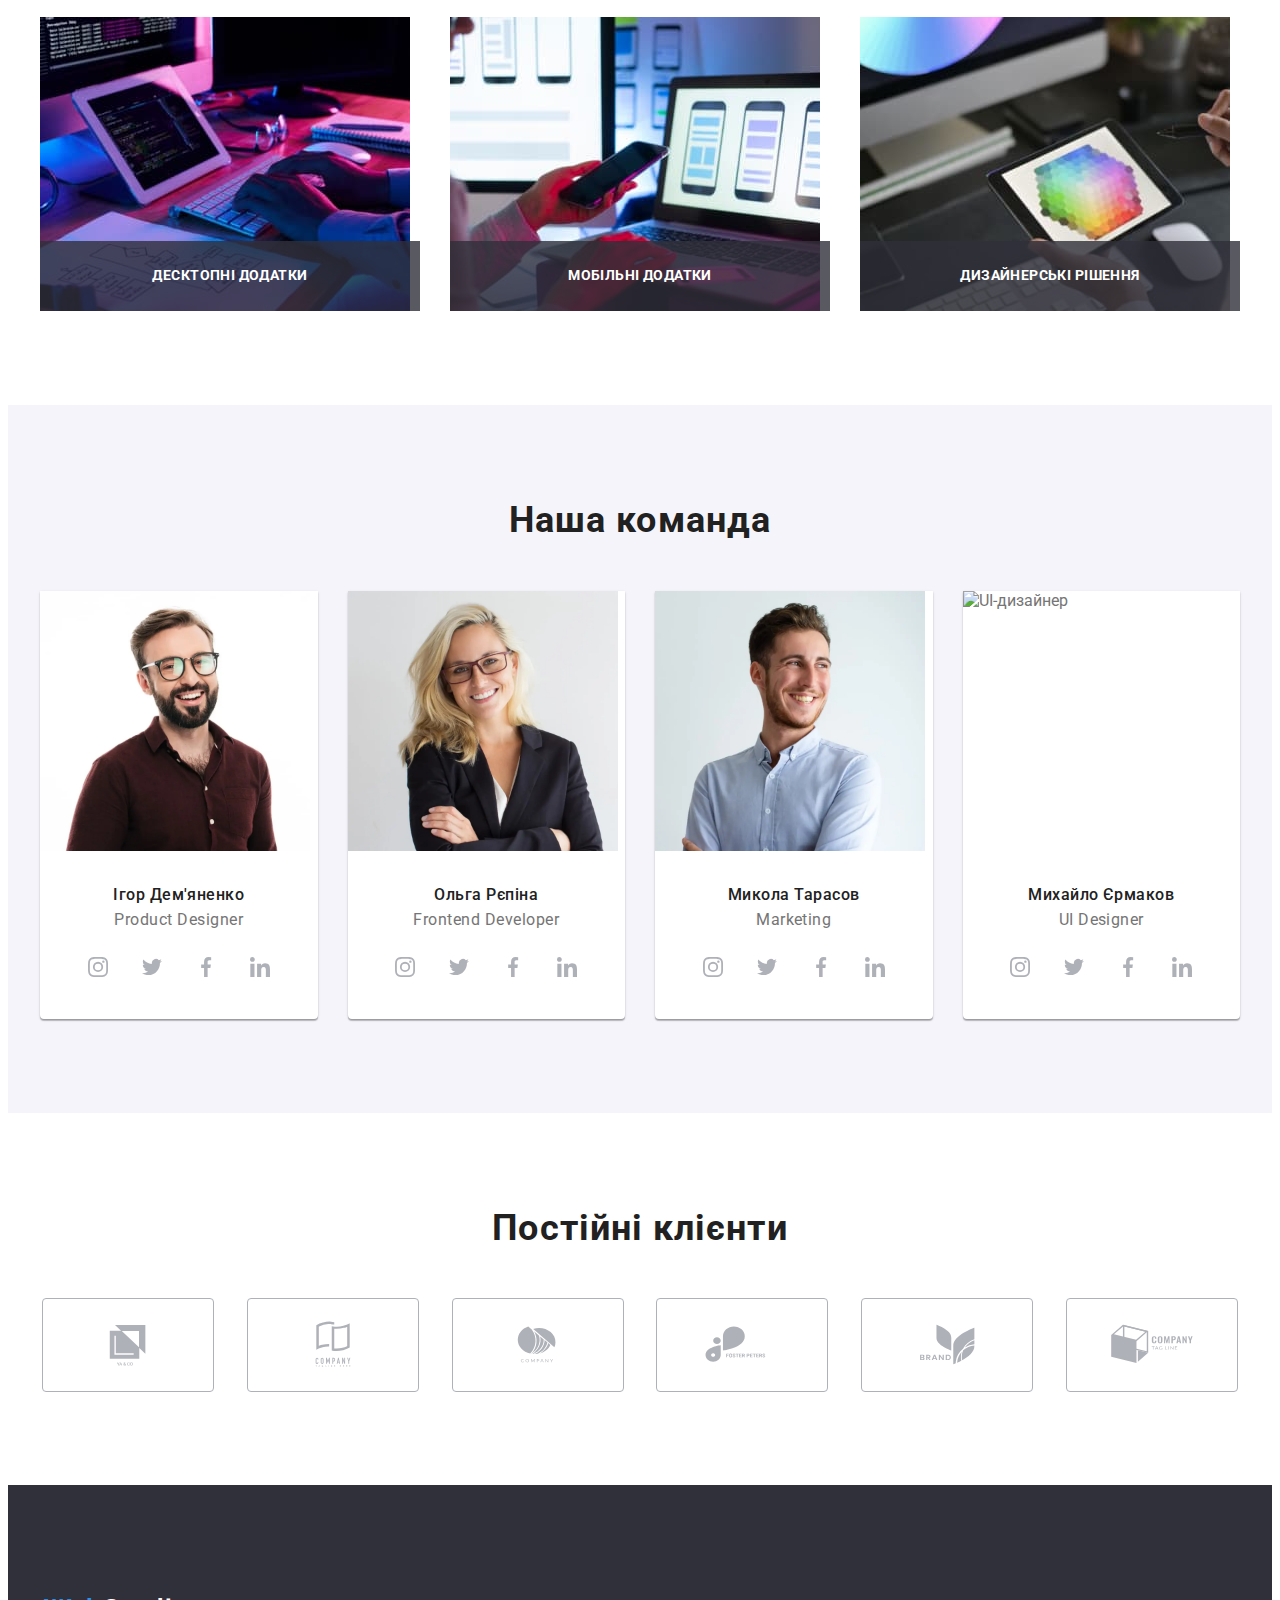
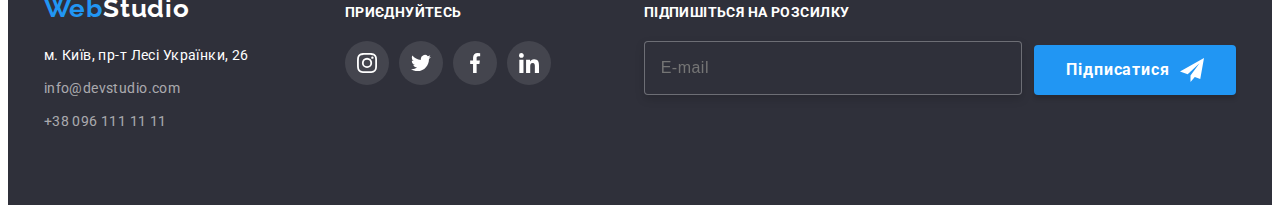
==== commit b75e6619: "add webp format" ====
--- a/index.html
+++ b/index.html
@@ -24,9 +24,64 @@
         <div class="logo-wraper">
           <a class="logo header__logo link" href="./index.html">Web<span
               class="logo__span logo__span--dark">Studio</span></a>
-          <svg class="menu-svg" width="24" height="16">
-            <use href="./images/symbol-defs.svg#icon-menu"></use>
-          </svg>
+
+          <button type="button" class="menu-open-button" data-menu-open>
+            <svg class="menu-open-button__menu-svg" width="24" height="16">
+              <use href="./images/symbol-defs.svg#icon-menu"></use>
+            </svg>
+          </button>
+        </div>
+
+        <div class="mob-menu is-hidden" data-menu>
+          <div class="container">
+            <div class="mob-menu__top">
+              <button type="button" class="menu-close-button" data-menu-close>
+                <svg width="18" height="18">
+                  <use href="./images/symbol-defs.svg#icon-close-modal"></use>
+                </svg>
+              </button>
+
+              <ul class="mobil-menu list">
+                <li class="mobil-menu__item">
+                  <a class="mobil-menu__link link mobil-menu__link--current" href="./index.html">Студія</a>
+                </li>
+                <li class="mobil-menu__item">
+                  <a class="mobil-menu__link link" href="./portfolio.html">Портфоліо</a>
+                </li>
+                <li class="mobil-menu__item">
+                  <a class="mobil-menu__link link" href="#">Контакти</a>
+                </li>
+              </ul>
+            </div>
+
+            <div class="mob-menu__bottom">
+              <ul class="mob-connect-menu list">
+                <li class="mob-connect-menu__item">
+                  <a class="mob-connect-menu__link link mobil-menu__link--current" href="tel:+380961111111">+38 096 111
+                    11 11</a>
+                </li>
+                <li class="mob-connect-menu__item">
+                  <a class="mob-connect-menu__link link mob-connect-menu__link--mail"
+                    href="mailto:info@devstudio.com">info@devstudio.com</a>
+                </li>
+              </ul>
+
+              <ul class="mob-soc-menu list">
+                <li class="mob-soc-menu__item">
+                  <a class="mob-soc-menu__link link" href="">Instagram</a>
+                </li>
+                <li class="mob-soc-menu__item">
+                  <a class="mob-soc-menu__link link" href="">Twitter</a>
+                </li>
+                <li class="mob-soc-menu__item">
+                  <a class="mob-soc-menu__link link" href="">Facebook</a>
+                </li>
+                <li class="mob-soc-menu__item">
+                  <a class="mob-soc-menu__link link" href="">LinkedIn</a>
+                </li>
+              </ul>
+            </div>
+          </div>
         </div>
 
         <ul class="main-menu list">
@@ -187,22 +242,26 @@
         <ul class="activities-list list">
           <li class="activities-list-item">
             <div class="thumb">
-              <img class="activities-item" src="./images/work-on-laptop.jpg"
-                alt="людина набирає на клавіатурі, на моніторі зображено код" width="370" />
+              <img class="activities-item" srcset="./images/work-on-laptop.jpg 1x, ./images/work-on-laptop-2x.jpg 2x"
+                src="./images/work-on-laptop.jpg" alt="людина набирає на клавіатурі, на моніторі зображено код"
+                width="370" />
               <h3 class="activities-subtitel">Десктопні додатки</h3>
             </div>
           </li>
           <li class="activities-list-item">
             <div class="thumb">
-              <img class="activities-item" src="./images/notebook-and-tel.jpg"
+              <img class="activities-item"
+                srcset="./images/notebook-and-tel.jpg 1x, ./images/notebook-and-tel-2x.jpg 2x"
+                src="./images/notebook-and-tel.jpg"
                 alt="людина тримає телефон на моніторі зображення розмітки на телефон" width="370" />
               <h3 class="activities-subtitel">Мобільні додатки</h3>
             </div>
           </li>
           <li class="activities-list-item">
             <div class="thumb">
-              <img class="activities-item" src="./images/laptop-and-mause.jpg"
-                alt="на планшеті зображено колірну палітру" width="370" />
+              <img class="activities-item"
+                srcset="./images/laptop-and-mause.jpg 1x, ./images/laptop-and-mause-2x.jpg 2x"
+                src="./images/laptop-and-mause.jpg" alt="на планшеті зображено колірну палітру" width="370" />
               <h3 class="activities-subtitel">Дизайнерські рішення</h3>
             </div>
           </li>
@@ -218,19 +277,25 @@
           <li class="team-list-item">
             <picture>
               <source srcset="
-                    ./images/team/product-designer.jpg    1x,
-                    ./images/team/product-designer-2x.jpg 2x
-                  " media="(min-width: 1200px)" />
-
-              <source srcset="
-                    ./images/team/product-designer-tab.jpg    1x,
-                    ./images/team/product-designer-tab-2x.jpg 2x
-                  " media="(min-width: 768px)" />
-
-              <source srcset="
-                    ./images/team/product-designer-mob.jpg    1x,
-                    ./images/team/product-designer-mob-2x.jpg 2x
-                  " media="(max-width: 767px)" />
+                    ./images/team/product-designer.webp    1x,
+                    ./images/team/product-designer.jpg     1x,
+                    ./images/team/product-designer-2x.webp 2x,
+                    ./images/team/product-designer-2x.jpg  2x
+                  " media="(min-width: 1200px)" sizes="270px" type="image/webp" />
+
+              <source srcset="
+                    ./images/team/product-designer-tab.webp    1x,
+                    ./images/team/product-designer-tab.jpg     1x,
+                    ./images/team/product-designer-tab-2x.webp 2x,
+                    ./images/team/product-designer-tab-2x.jpg  2x
+                  " media="(min-width: 768px)" sizes="354px" type="image/webp" />
+
+              <source srcset="
+                    ./images/team/product-designer-mob.webp    1x,
+                    ./images/team/product-designer-mob.jpg     1x,
+                    ./images/team/product-designer-mob-2x.webp 2x,
+                    ./images/team/product-designer-mob-2x.jpg  2x
+                  " media="(max-width: 767px)" sizes="450px" type="image/webp" />
 
               <img class="team-image" src="./images/team/product-designer.jpg" alt="продакт дизайнер" width="270" />
             </picture>
@@ -263,19 +328,25 @@
           <li class="team-list-item">
             <picture>
               <source srcset="
-                    ./images/team/frontend-developer.jpg 1x,
-                    ./images/team/frontend-developer.jpg 2x
-                  " media="(min-width: 1200px)" />
-
-              <source srcset="
-                    ./images/team/frontend-developer-tab.jpg    1x,
-                    ./images/team/frontend-developer-tab-2x.jpg 2x
-                  " media="(min-width: 768px)" />
-
-              <source srcset="
-                    ./images/team/frontend-developer-mob.jpg    1x,
-                    ./images/team/frontend-developer-mob-2x.jpg 2x
-                  " media="(max-width: 767px)" />
+                    ./images/team/frontend-developer.webp 1x,
+                    ./images/team/frontend-developer.jpg  1x,
+                    ./images/team/frontend-developer.webp 2x,
+                    ./images/team/frontend-developer.jpg  2x
+                  " media="(min-width: 1200px)" sizes="270px" type="image/webp" />
+
+              <source srcset="
+                    ./images/team/frontend-developer-tab.webp    1x,
+                    ./images/team/frontend-developer-tab.jpg     1x,
+                    ./images/team/frontend-developer-tab-2x.webp 2x,
+                    ./images/team/frontend-developer-tab-2x.jpg  2x
+                  " media="(min-width: 768px)" sizes="354px" type="image/webp" />
+
+              <source srcset="
+                    ./images/team/frontend-developer-mob.webp    1x,
+                    ./images/team/frontend-developer-mob.jpg     1x,
+                    ./images/team/frontend-developer-mob-2x.webp 2x,
+                    ./images/team/frontend-developer-mob-2x.jpg  2x
+                  " media="(max-width: 767px)" sizes="450px" type="image/webp" />
 
               <img class="team-image" src="./images/team/frontend-developer.jpg" alt="фронтенд розробник" width="270" />
             </picture>
@@ -308,14 +379,26 @@
           </li>
           <li class="team-list-item">
             <picture>
-              <source srcset="./images/team/marketing.jpg 1x, ./images/team/marketing.jpg 2x"
-                media="(min-width: 1200px)" />
-
-              <source srcset="./images/team/marketing-tab.jpg 1x, ./images/team/marketing-tab-2x.jpg 2x"
-                media="(min-width: 768px)" />
-
-              <source srcset="./images/team/marketing-mob.jpg 1x, ./images/team/marketing-mob-2x.jpg 2x"
-                media="(max-width: 767px)" />
+              <source srcset="
+                    ./images/team/marketing.webp 1x,
+                    ./images/team/marketing.jpg  1x,
+                    ./images/team/marketing.webp 2x,
+                    ./images/team/marketing.jpg  2x
+                  " media="(min-width: 1200px)" sizes="270px" type="image/webp" />
+
+              <source srcset="
+                    ./images/team/marketing-tab.webp    1x,
+                    ./images/team/marketing-tab.jpg     1x,
+                    ./images/team/marketing-tab-2x.webp 2x,
+                    ./images/team/marketing-tab-2x.jpg  2x
+                  " media="(min-width: 768px)" sizes="354px" type="image/webp" />
+
+              <source srcset="
+                    ./images/team/marketing-mob.webp    1x,
+                    ./images/team/marketing-mob.jpg     1x,
+                    ./images/team/marketing-mob-2x.webp 2x,
+                    ./images/team/marketing-mob-2x.jpg  2x
+                  " media="(max-width: 767px)" sizes="450px" type="image/webp" />
 
               <img class="team-image" src="./images/team/marketing.jpg" alt="маркетолог" width="270" />
             </picture>
@@ -348,18 +431,26 @@
           </li>
           <li class="team-list-item">
             <picture>
-              <source srcset="./images/team/uI-designer.jpg 1x, ./images/team/uI-designer-2x.jpg 2x"
-                media="(min-width: 1200px)" />
-
-              <source srcset="
-                    ./images/team/uI-designer-tab.jpg    1x,
-                    ./images/team/uI-designer-tab-2x.jpg 2x
-                  " media="(min-width: 768px)" />
-
-              <source srcset="
-                    ./images/team/uI-designer-mob.jpg    1x,
-                    ./images/team/uI-designer-mob-2x.jpg 2x
-                  " media="(max-width: 767px)" />
+              <source srcset="
+                    ./images/team/uI-designer.webp    1x,
+                    ./images/team/uI-designer.jpg     1x,
+                    ./images/team/uI-designer-2x.webp 2x,
+                    ./images/team/uI-designer-2x.jpg  2x
+                  " media="(min-width: 1200px)" sizes="270px" type="image/webp" />
+
+              <source srcset="
+                    ./images/team/uI-designer-tab.webp    1x,
+                    ./images/team/uI-designer-tab.jpg     1x,
+                    ./images/team/uI-designer-tab-2x.webp 2x,
+                    ./images/team/uI-designer-tab-2x.jpg  2x
+                  " media="(min-width: 768px)" sizes="354px" type="image/webp" />
+
+              <source srcset="
+                    ./images/team/uI-designer-mob.webp    1x,
+                    ./images/team/uI-designer-mob.jpg     1x,
+                    ./images/team/uI-designer-mob-2x.webp 2x,
+                    ./images/team/uI-designer-mob-2x.jpg  2x
+                  " media="(max-width: 767px)" sizes="450px" type="image/webp" />
 
               <img class="team-image" src="./images/team/uI-designer.jpg" alt="UI-дизайнер" width="270" />
             </picture>
@@ -505,6 +596,7 @@
   </footer>
 
   <script src="./js/modal.js"></script>
+  <script src="./js/menu.js"></script>
 </body>
 
 </html>--- a/css/main.min.css
+++ b/css/main.min.css
@@ -1 +1 @@
-:root{--main-color-titel: #212121;--main-color-text: #757575;--color-blue: #2196f3;--color-white: #ffffff;--color-activ-button: #188ce8;--color-background-heroes: #2f303a;--color-background-our-team: #f5f4fa;--color-border: #eeeeee;--color-backgraund-link: rgba(255, 255, 255, 0.6);--color-border-head: #ececec}h1,h2,h3,h4,h5,h6,p{margin:0;padding:0}body{font-family:"Roboto",sans-serif;background-color:var(--color-white);color:var(--main-color-text)}.link{text-decoration:none;font-style:normal}.list{list-style:none;margin:0;padding:0}.visually-hidden{position:absolute;width:1px;height:1px;margin:-1px;border:0;padding:0;white-space:nowrap;-webkit-clip-path:inset(100%);clip-path:inset(100%);clip:rect(0 0 0 0);overflow:hidden}.container{margin-left:auto;margin-right:auto;width:100%;padding-left:15px;padding-right:15px;outline:1px solid red}@media screen and (min-width: 480px){.container{width:480px}}@media screen and (min-width: 768px){.container{width:768px}}@media screen and (min-width: 1200px){.container{width:1200px}}.header{border-bottom:1px solid var(--color-border-head)}@media screen and (min-width: 768px){.header__container{display:flex;align-items:center}}.navigation__container{display:block}@media screen and (min-width: 768px){.navigation__container{display:flex;align-items:center}}.logo-wraper{display:flex;align-items:center;justify-content:center}.logo{display:inline-block;padding:0;font-family:"Raleway",sans-serif;font-weight:700;font-size:26px;line-height:1.19;letter-spacing:.03em;color:var(--color-blue)}@media screen and (min-width: 768px){.header__logo{margin-right:88px}}@media screen and (min-width: 1200px){.header__logo{margin-right:93px}}.logo__span--dark{color:var(--main-color-titel)}.menu-svg{display:block;margin-left:auto}@media screen and (min-width: 768px){.menu-svg{display:none}}.main-menu{display:flex}@media screen and (max-width: 767px){.main-menu{display:none}}.main-menu .main-menu__item:not(:last-child){margin-right:50px}.main-menu__link{position:relative;display:block;padding-top:32px;padding-bottom:32px;font-weight:500;font-size:14px;line-height:1.14;letter-spacing:.02em;color:var(--main-color-titel);transition:color 250ms cubic-bezier(0.4, 0, 0.2, 1)}.main-menu__link:hover,.main-menu__link:focus{color:var(--color-blue)}.main-menu__link--current{color:var(--color-blue)}.main-menu__link--current::after{content:"";display:block;position:absolute;left:0;bottom:0;width:100%;height:4px;border-radius:2px;background-color:var(--color-blue)}.connect-menu{display:flex;margin-left:auto}@media screen and (max-width: 767px){.connect-menu{display:none}}@media screen and (min-width: 768px)and (max-width: 1199px){.connect-menu{display:flex;flex-direction:column}}@media screen and (min-width: 1200px){.connect-menu__item:not(:last-child){margin-right:50px}}.connect-menu__link{display:flex;align-items:center;padding-top:32px;padding-bottom:32px;font-weight:500;font-size:12px;line-height:1.17;letter-spacing:.02em;color:var(--main-color-text);transition:color 250ms cubic-bezier(0.4, 0, 0.2, 1)}@media screen and (min-width: 768px)and (max-width: 1199px){.connect-menu__link{padding-top:5px;padding-bottom:5px}}@media screen and (min-width: 1200px){.connect-menu__link{font-size:14px;line-height:1.14}}.connect-menu__link:hover,.connect-menu__link:focus{color:var(--color-blue)}.connect-menu__icon{margin-right:10px;fill:var(--main-color-text);transition:fill 250ms cubic-bezier(0.4, 0, 0.2, 1)}.connect-menu__link:hover>.connect-menu__icon,.connect-menu__link:focus>.connect-menu__icon{fill:var(--color-blue)}.heroes{padding-top:118px;padding-bottom:118px;text-align:center;width:100%;min-height:400px;margin-left:auto;margin-right:auto;background-image:linear-gradient(rgba(47, 48, 58, 0.4), rgba(47, 48, 58, 0.4)),url(../../images/heroes-background-mob.jpg);background-repeat:no-repeat;background-position:center;background-size:cover;background-color:var(--color-background-heroes)}@media(min-device-pixel-ratio: 2),(-webkit-min-device-pixel-ratio: 2),(min-resolution: 192dpi),(min-resolution: 2dppx){.heroes{background-image:linear-gradient(rgba(47, 48, 58, 0.4), rgba(47, 48, 58, 0.4)),url(../../images/heroes-background-mob-2x.jpg)}}@media screen and (min-width: 480px){.heroes{max-width:480px;min-height:400px}}@media screen and (min-width: 768px){.heroes{max-width:768px;min-height:400px;background-image:linear-gradient(rgba(47, 48, 58, 0.4), rgba(47, 48, 58, 0.4)),url(../../images/heroes-background-tab.jpg)}}@media screen and (min-width: 768px)and (min-device-pixel-ratio: 2),screen and (min-width: 768px)and (-webkit-min-device-pixel-ratio: 2),screen and (min-width: 768px)and (min-resolution: 192dpi),screen and (min-width: 768px)and (min-resolution: 2dppx){.heroes{background-image:linear-gradient(rgba(47, 48, 58, 0.4), rgba(47, 48, 58, 0.4)),url(../../images/heroes-background-tab-2x.jpg)}}@media screen and (min-width: 1200px){.heroes{padding-top:200px;padding-bottom:200px;max-width:1600px;min-height:600px;background-image:linear-gradient(rgba(47, 48, 58, 0.4), rgba(47, 48, 58, 0.4)),url(../../images/heroes-background.jpg)}}@media screen and (min-width: 1200px)and (min-device-pixel-ratio: 2),screen and (min-width: 1200px)and (-webkit-min-device-pixel-ratio: 2),screen and (min-width: 1200px)and (min-resolution: 192dpi),screen and (min-width: 1200px)and (min-resolution: 2dppx){.heroes{background-image:linear-gradient(rgba(47, 48, 58, 0.4), rgba(47, 48, 58, 0.4)),url(../../images/heroes-background-2x.jpg)}}.heroes__titel{max-width:696px;margin-bottom:30px;margin-left:auto;margin-right:auto;font-weight:900;font-size:44px;line-height:1.36;letter-spacing:.06em;text-transform:uppercase;color:var(--color-white)}.button{display:inline-block;background-color:var(--color-blue);box-shadow:0px 4px 4px rgba(0,0,0,.15);border-radius:4px;padding:10px 32px;min-width:216px;height:50px;border:none;color:var(--color-white);font-family:inherit;font-weight:700;font-size:16px;line-height:1.88;letter-spacing:.06em;text-align:center;cursor:pointer;transition:background-color 250ms cubic-bezier(0.4, 0, 0.2, 1)}.button:hover{background-color:var(--color-activ-button)}.backdrop{position:fixed;z-index:1;top:0;left:0;width:100%;height:100%;background-color:rgba(0,0,0,.2);opacity:1;transition:opacity 250ms cubic-bezier(0.4, 0, 0.2, 1),visibility 250ms cubic-bezier(0.4, 0, 0.2, 1)}.modal{position:absolute;top:50%;left:50%;width:528px;min-height:581px;padding:40px;background-color:#fff;box-shadow:0px 1px 3px rgba(0,0,0,.12),0px 1px 1px rgba(0,0,0,.14),0px 2px 1px rgba(0,0,0,.2);border-radius:4px;transform:translate(-50%, -50%) scale(1);transition:transform 250ms cubic-bezier(0.4, 0, 0.2, 1)}.backdrop.is-hidden .modal{transform:translate(-50%, -50%) scale(1.2)}.backdrop.is-hidden{opacity:0;visibility:hidden;pointer-events:none}.modal__close-button{position:absolute;top:8px;right:8px;display:flex;align-items:center;justify-content:center;width:30px;height:30px;border-radius:50%;background-color:#fff;border:1px solid rgba(0,0,0,.1);cursor:pointer;transition:fill 250ms cubic-bezier(0.4, 0, 0.2, 1)}.modal__close-button:hover{fill:#2196f3}.modal__form{width:100%;margin:0 auto}.modal__titel{margin-bottom:12px;font-weight:700;font-size:20px;line-height:1.15;text-align:center;letter-spacing:.03em;color:#212121}.modal__form-fild{display:flex;flex-direction:column;text-align:start;margin-bottom:10px}.modal__label{font-weight:400;font-size:12px;line-height:1.17;letter-spacing:.01em;margin-bottom:4px;color:#757575}.modal__input-wraper{position:relative}.modal__input{border:1px solid rgba(33,33,33,.2);border-radius:4px;padding:11px 12px;height:40px;width:100%;padding-left:42px;font-weight:400;font-size:12px;line-height:1.17;letter-spacing:.01em;transition:border-color 250ms cubic-bezier(0.4, 0, 0.2, 1)}.modal__form-fild:focus-within .modal__input{border-color:#2196f3;outline:rgba(0,0,0,0)}.modal__icon{position:absolute;top:50%;left:12px;transform:translateY(-50%);transition:fill 250ms cubic-bezier(0.4, 0, 0.2, 1)}.modal__form-fild:focus-within .modal__icon{fill:#2196f3}.modal__form-fild--margin{margin-bottom:0;margin-bottom:20px}.modal__comment{resize:none;width:448px;height:120px;padding:12px 16px;font-weight:400;font-size:12px;line-height:1.17;letter-spacing:.01em;border:1px solid rgba(33,33,33,.2);border-radius:4px;transition:border-color 250ms cubic-bezier(0.4, 0, 0.2, 1)}.modal__comment:focus-within{border-color:#2196f3;outline:rgba(0,0,0,0)}.modal__comment::-moz-placeholder{font-weight:400;font-size:12px;line-height:1.17;letter-spacing:.01em;color:rgba(117,117,117,.5)}.modal__comment:-ms-input-placeholder{font-weight:400;font-size:12px;line-height:1.17;letter-spacing:.01em;color:rgba(117,117,117,.5)}.modal__comment::placeholder{font-weight:400;font-size:12px;line-height:1.17;letter-spacing:.01em;color:rgba(117,117,117,.5)}.modal__form-fild--policy{flex-direction:row;align-items:center;margin-bottom:30px;justify-content:center}.modal__label-polici{font-weight:400;font-size:14px;line-height:1.71;letter-spacing:.03em;margin-left:8px;margin-bottom:0;color:#757575}.modal__link{-webkit-text-decoration-line:underline;text-decoration-line:underline;color:#2196f3}.modal__policy-icon{border:2px solid #212121;border-radius:2px;fill:rgba(0,0,0,0);transition:background-color 250ms cubic-bezier(0.4, 0, 0.2, 1),border-color 250ms cubic-bezier(0.4, 0, 0.2, 1),fill 250ms cubic-bezier(0.4, 0, 0.2, 1)}.modal__policy-checkbox:checked+.modal__policy-icon{background-color:#2196f3;border-color:#2196f3;fill:#fff}.modal__policy-checkbox:focus+.modal__policy-icon{border-color:#2196f3}.modal__button{min-width:200px}.feature{padding-top:60px;padding-bottom:60px}@media screen and (min-width: 1200px){.feature{padding-top:94px;padding-bottom:94px}}@media screen and (min-width: 768px){.feature-list{display:flex;flex-wrap:wrap;-moz-column-gap:30px;column-gap:30px}}@media screen and (min-width: 768px){.feature-item{width:calc((100% - 30px)/2)}}@media screen and (min-width: 1200px){.feature-item{width:calc((100% - 90px)/4)}}.wraper-icon{display:flex;justify-content:center;align-items:center;width:100%;height:120px;background-color:var(--color-background-our-team);margin-bottom:30px;border-radius:4px}@media screen and (min-width: 768px){.wraper-icon{width:354px}}@media screen and (min-width: 1200px){.wraper-icon{width:270px}}.feature-icon{display:block}.feature-titel{margin-bottom:10px;font-weight:700;font-size:14px;line-height:1.14;letter-spacing:.03em;text-transform:uppercase;color:var(--main-color-titel)}@media screen and (max-width: 767px){.feature-titel{text-align:center}}.feature-text{font-size:14px;line-height:1.71;letter-spacing:.03em}.activities{padding-bottom:94px}@media screen and (max-width: 1199px){.activities{display:none}}.activities-titel{margin-bottom:50px;font-weight:700;font-size:36px;line-height:1.17;text-align:center;letter-spacing:.03em;color:var(--main-color-titel)}.activities-list{display:flex;-moz-column-gap:30px;column-gap:30px}.activities-list-item{width:calc((100% - 60px)/3)}.thumb{position:relative}.activities-item{display:block}.activities-subtitel{position:absolute;bottom:0;left:0;display:flex;align-items:center;justify-content:center;width:100%;height:70px;font-weight:700;font-size:14px;line-height:1.14;text-align:center;letter-spacing:.03em;text-transform:uppercase;color:#fff;background:rgba(47,48,58,.8)}.team{padding-top:60px;padding-bottom:60px;background-color:var(--color-background-our-team)}@media screen and (min-width: 1200px){.team{padding-top:94px;padding-bottom:94px}}@media screen and (min-width: 768px){.team-list{display:flex;flex-wrap:wrap;gap:30px}}.team-titel{margin-bottom:30px;font-weight:700;font-size:36px;line-height:1.17;text-align:center;letter-spacing:.03em;color:var(--main-color-titel)}@media screen and (min-width: 1200px){.team-titel{margin-bottom:50px}}.team-list-item{padding-bottom:24px;width:100%;background-color:var(--color-white);box-shadow:0px 1px 3px rgba(0,0,0,.12),0px 1px 1px rgba(0,0,0,.14),0px 2px 1px rgba(0,0,0,.2);border-radius:0px 0px 4px 4px}@media screen and (min-width: 480px){.team-list-item{width:450px}}@media screen and (max-width: 767px){.team-list-item:not(:last-child){margin-bottom:30px}}@media screen and (min-width: 768px){.team-list-item{width:calc((100% - 30px)/2)}}@media screen and (min-width: 1200px){.team-list-item{width:calc((100% - 90px)/4);padding-bottom:30px}}.team-image{display:block;margin-bottom:30px;width:100%;height:auto}@media screen and (min-width: 480px){.team-image{width:450px;height:460px}}@media screen and (min-width: 768px){.team-image{width:354px;height:374px}}@media screen and (min-width: 1200px){.team-image{margin-bottom:34px;width:270px;height:260px}}.team-undertitel{margin-bottom:10px;font-weight:500;font-size:16px;line-height:1.19;letter-spacing:.03em;text-align:center;color:var(--main-color-titel)}@media screen and (min-width: 1200px){.team-undertitel{margin-bottom:6px}}.team-text{display:block;margin-bottom:16px;font-size:16px;line-height:1.19;letter-spacing:.03em;text-align:center}.team-soc-list{display:flex;justify-content:center;gap:10px}.team-soc-link{width:44px;height:44px;border-radius:50%;display:flex;align-items:center;justify-content:center;transition:background-color 250ms cubic-bezier(0.4, 0, 0.2, 1)}.team-soc-link:hover,.team-soc-link:focus{background-color:var(--color-blue)}.team-icon{fill:#afb1b8;transition:fill 250ms cubic-bezier(0.4, 0, 0.2, 1)}.team-soc-link:hover>.team-icon,.team-soc-link:focus>.team-icon{fill:#fff}.clients{padding-top:60px;padding-bottom:60px}@media screen and (min-width: 1200px){.clients{padding-top:94px;padding-bottom:94px}}.titel-clients{font-weight:700;font-size:28px;line-height:1.18;text-align:center;letter-spacing:.03em;color:var(--main-color-titel);margin-bottom:30px}@media screen and (min-width: 1200px){.titel-clients{font-size:36px;line-height:1.17;margin-bottom:50px}}.clients-list{display:flex;flex-wrap:wrap;justify-content:center;gap:30px}.clients-list-item{display:flex;justify-content:center;align-items:center;width:calc((100% - 30px)/2);height:92px}@media screen and (min-width: 768px){.clients-list-item{width:calc((100% - 60px)/3)}}@media screen and (min-width: 1200px){.clients-list-item{width:calc((100% - 150px)/6)}}.clients-link{display:flex;justify-content:center;align-items:center;border:1px solid #afb1b8;border-radius:4px;transition:border-color 250ms cubic-bezier(0.4, 0, 0.2, 1)}.clients-link:hover,.clients-link:focus{border:1px solid var(--color-blue)}.clients-icon{width:100%;fill:#afb1b8;transition:fill 250ms cubic-bezier(0.4, 0, 0.2, 1)}@media screen and (min-width: 480px){.clients-icon{width:210px}}@media screen and (min-width: 768px){.clients-icon{width:226px}}@media screen and (min-width: 1200px){.clients-icon{width:170px}}.clients-link:hover>.clients-icon,.clients-link:focus>.clients-icon{fill:var(--color-blue)}.footer{padding-top:60px;padding-bottom:60px;background:var(--color-background-heroes)}.wraper-footer-content{text-align:center}@media screen and (min-width: 768px){.wraper-footer-content{display:flex;justify-content:center;flex-wrap:wrap;align-items:baseline}}@media screen and (min-width: 1200px){.wraper-footer-content{display:flex;flex-wrap:nowrap;align-items:baseline;text-align:left}}.footer__logo{margin-bottom:20px}.logo__span--light{color:var(--color-white)}.adress{min-width:232px}@media screen and (min-width: 1200px){.adress{min-width:231px}}.adress-list__link{display:inline-block;margin-bottom:8px;font-size:14px;line-height:1.71;letter-spacing:.03em;color:var(--color-white);transition:color 250ms cubic-bezier(0.4, 0, 0.2, 1)}@media screen and (min-width: 1200px){.adress-list__link{margin-bottom:9px}}.adress-list__link:hover,.adress-list__link:focus{color:var(--color-blue)}.adress-list__link--dark{color:var(--color-backgraund-link)}.wraper-soc-list{margin-top:60px;margin-bottom:60px}@media screen and (min-width: 768px){.wraper-soc-list{margin-left:165px}}@media screen and (min-width: 1200px){.wraper-soc-list{margin-left:70px}}.wraper-soc-list__text{font-weight:700;font-size:14px;line-height:1.14;letter-spacing:.03em;text-transform:uppercase;margin-bottom:20px;color:#fff}@media screen and (min-width: 1200px){.wraper-soc-list__text{text-align:left}}.soc-list{display:flex;gap:10px}@media screen and (max-width: 767px){.soc-list{justify-content:center}}.soc-label__link{width:44px;height:44px;background-color:rgba(255,255,255,.1);border-radius:50%;display:flex;justify-content:center;align-items:center;transition:background-color 250ms cubic-bezier(0.4, 0, 0.2, 1)}.soc-label__link:hover,.soc-label__link:focus{background-color:var(--color-blue)}.soc-label__icon{fill:var(--color-white)}.form-subscribe{padding:0}@media screen and (min-width: 1200px){.form-subscribe{display:flex;align-items:flex-end;padding:0;margin-left:93px}}@media screen and (min-width: 1200px){.form-subscribe__form{display:flex;flex-direction:column;margin-right:12px;padding:0}}.form-subscribe__text{margin-bottom:20px;font-weight:700;font-size:14px;line-height:1.14;letter-spacing:.03em;text-transform:uppercase;color:#fff}.form-subscribe__input{width:100%;height:50px;padding-left:16px;background-color:var(--color-background-heroes);font-weight:400;font-size:16px;line-height:1.25;letter-spacing:.03em;color:rgba(255,255,255,.6);border:1px solid rgba(255,255,255,.3);filter:drop-shadow(0px 4px 4px rgba(0, 0, 0, 0.15));border-radius:4px}@media screen and (max-width: 1199px){.form-subscribe__input{margin-bottom:20px}}@media screen and (min-width: 480px){.form-subscribe__input{width:450px}}@media screen and (min-width: 1200px){.form-subscribe__input{width:358px}}.form-subscribe__button{min-width:200px;display:flex;align-items:center;justify-content:center;margin-left:auto;margin-right:auto}.button__icon-submit{fill:#fff;margin-left:10px}.project{padding-top:94px;padding-bottom:94px}.project-button-list{display:flex;margin-bottom:50px;justify-content:center}.filter-list-item:not(:last-child){margin-right:8px}.project-button{display:inline-block;padding:6px 22px;min-width:73px;font-family:inherit;font-weight:500;font-size:16px;line-height:1.63;text-align:center;letter-spacing:.03em;color:var(--main-color-titel);cursor:pointer;background:var(--color-background-our-team);border:none;border-radius:4px;transition:background-color 250ms cubic-bezier(0.4, 0, 0.2, 1),color 250ms cubic-bezier(0.4, 0, 0.2, 1),box-shadow 250ms cubic-bezier(0.4, 0, 0.2, 1)}.project-button:hover,.project-button:focus{color:var(--color-white);background-color:var(--color-blue);box-shadow:0px 3px 1px rgba(0,0,0,.1),0px 1px 2px rgba(0,0,0,.08),0px 2px 2px rgba(0,0,0,.12)}.project-list{display:flex;flex-wrap:wrap;gap:30px}.item-project{width:calc((100% - 60px)/3)}.project-link{display:block;transition:box-shadow 250ms cubic-bezier(0.4, 0, 0.2, 1)}.project-link:hover,.project-link:focus{box-shadow:0px 1px 1px rgba(0,0,0,.12),0px 4px 4px rgba(0,0,0,.06),1px 4px 6px rgba(0,0,0,.16)}.project-thumb{position:relative;overflow:hidden}.overlay{position:absolute;top:0;left:0;width:100%;height:100%;background-color:rgba(33,150,243,.9);transform:translateY(100%);pointer-events:none;overflow:auto;transition:transform 250ms cubic-bezier(0.4, 0, 0.2, 1)}.project-link:hover .overlay,.project-link:focus .overlay{transform:translateY(0%);pointer-events:auto}.overlay-text{position:absolute;top:0;left:0;margin-top:63px;margin-left:24px;margin-right:24px;padding-bottom:63px;width:322px;font-weight:400;font-size:18px;line-height:1.56;letter-spacing:.03em;color:#fff}.project-imege{display:block}.list-wraper{padding:20px 24px;border-radius:0px 0px 4px 4px;border-bottom:1px solid var(--color-border);border-left:1px solid var(--color-border);border-right:1px solid var(--color-border)}.project-titel{margin-bottom:4px;font-weight:700;font-size:18px;line-height:2;letter-spacing:.06em;color:var(--main-color-titel)}.project-text{font-size:16px;line-height:1.88;letter-spacing:.03em;color:var(--main-color-text)}/*# sourceMappingURL=main.min.css.map */+:root{--main-color-titel: #212121;--main-color-text: #757575;--color-blue: #2196f3;--color-white: #ffffff;--color-activ-button: #188ce8;--color-background-heroes: #2f303a;--color-background-our-team: #f5f4fa;--color-border: #eeeeee;--color-backgraund-link: rgba(255, 255, 255, 0.6);--color-border-head: #ececec}h1,h2,h3,h4,h5,h6,p{margin:0;padding:0}body{font-family:"Roboto",sans-serif;background-color:var(--color-white);color:var(--main-color-text)}.link{text-decoration:none;font-style:normal}.list{list-style:none;margin:0;padding:0}.visually-hidden{position:absolute;width:1px;height:1px;margin:-1px;border:0;padding:0;white-space:nowrap;-webkit-clip-path:inset(100%);clip-path:inset(100%);clip:rect(0 0 0 0);overflow:hidden}.container{margin-left:auto;margin-right:auto;width:100%;padding-left:15px;padding-right:15px}@media screen and (min-width: 480px){.container{width:480px}}@media screen and (min-width: 768px){.container{width:768px}}@media screen and (min-width: 1200px){.container{width:1200px}}.header{border-bottom:1px solid var(--color-border-head)}@media screen and (min-width: 768px){.header__container{display:flex;align-items:center}}.navigation__container{display:block}@media screen and (min-width: 768px){.navigation__container{display:flex;align-items:center}}.logo-wraper{display:flex;align-items:center;justify-content:center}.logo{display:inline-block;padding:0;font-family:"Raleway",sans-serif;font-weight:700;font-size:26px;line-height:1.19;letter-spacing:.03em;color:var(--color-blue)}@media screen and (min-width: 768px){.header__logo{margin-right:88px}}@media screen and (min-width: 1200px){.header__logo{margin-right:93px}}.logo__span--dark{color:var(--main-color-titel)}.menu-open-button{display:flex;align-items:center;justify-content:center;margin-left:auto;width:40px;height:40px;background-color:#fff;border:1px solid #fff;cursor:pointer;transition:fill 250ms cubic-bezier(0.4, 0, 0.2, 1)}@media screen and (min-width: 768px){.menu-open-button{display:none}}.menu-open-button:hover{fill:#2196f3}.mob-menu{position:fixed;top:0;left:0;background-color:#fff;width:100%;height:100%;padding-left:40px;padding-top:48px;padding-bottom:48px;z-index:1}@media screen and (min-width: 768px){.mob-menu{display:none}}.mob-menu>.container{padding-left:0;height:100%;display:flex;flex-direction:column;justify-content:space-between;overflow:auto}.is-hidden{opacity:0;visibility:hidden;pointer-events:none}.menu-close-button{position:absolute;top:0px;right:0px;display:flex;align-items:center;justify-content:center;width:40px;height:40px;background-color:#fff;border:1px solid #fff;cursor:pointer;transition:fill 250ms cubic-bezier(0.4, 0, 0.2, 1)}.menu-close-button:hover{fill:#2196f3}.mobil-menu__link{display:block;font-weight:500;font-size:40px;line-height:1.18;letter-spacing:.02em;color:var(--main-color-titel);transition:color 250ms cubic-bezier(0.4, 0, 0.2, 1)}.mobil-menu__item:not(:last-child){margin-bottom:32px}.mob-connect-menu__link{display:flex;align-items:center;margin-bottom:32px;font-weight:500;font-size:34px;line-height:1.25;letter-spacing:.02em;color:var(--main-color-text)}@media screen and (max-width: 479px){.mob-connect-menu__link{font-size:7vw}}.mobil-menu__link--current{color:var(--color-blue)}.mob-connect-menu__link--mail{font-size:24px;line-height:1.17;margin-bottom:64px}@media screen and (max-width: 479px){.mob-connect-menu__link--mail{font-size:5vw}}.mob-soc-menu{display:flex;flex-wrap:wrap;align-items:center}.mob-soc-menu__item{justify-content:center;align-items:center}.mob-soc-menu__link{display:flex;font-weight:500;font-size:18px;line-height:1.22;letter-spacing:.02em;color:#2196f3}@media screen and (max-width: 479px){.mob-soc-menu__link{font-size:3.7vw}}.mob-soc-menu__item{display:flex}.mob-soc-menu__item:not(:last-child)::after{margin-left:10px;margin-right:10px;content:"";width:1px;height:22px;background-color:rgba(33,33,33,.2)}.main-menu{display:flex}@media screen and (max-width: 767px){.main-menu{display:none}}.main-menu .main-menu__item:not(:last-child){margin-right:50px}.main-menu__link{position:relative;display:block;padding-top:32px;padding-bottom:32px;font-weight:500;font-size:14px;line-height:1.14;letter-spacing:.02em;color:var(--main-color-titel);transition:color 250ms cubic-bezier(0.4, 0, 0.2, 1)}.main-menu__link:hover,.main-menu__link:focus{color:var(--color-blue)}.main-menu__link--current{color:var(--color-blue)}.main-menu__link--current::after{content:"";display:block;position:absolute;left:0;bottom:0;width:100%;height:4px;border-radius:2px;background-color:var(--color-blue)}.connect-menu{display:flex;margin-left:auto}@media screen and (max-width: 767px){.connect-menu{display:none}}@media screen and (min-width: 768px)and (max-width: 1199px){.connect-menu{display:flex;flex-direction:column}}@media screen and (min-width: 1200px){.connect-menu__item:not(:last-child){margin-right:50px}}.connect-menu__link{display:flex;align-items:center;padding-top:32px;padding-bottom:32px;font-weight:500;font-size:12px;line-height:1.17;letter-spacing:.02em;color:var(--main-color-text);transition:color 250ms cubic-bezier(0.4, 0, 0.2, 1)}@media screen and (min-width: 768px)and (max-width: 1199px){.connect-menu__link{padding-top:5px;padding-bottom:5px}}@media screen and (min-width: 1200px){.connect-menu__link{font-size:14px;line-height:1.14}}.connect-menu__link:hover,.connect-menu__link:focus{color:var(--color-blue)}.connect-menu__icon{margin-right:10px;fill:var(--main-color-text);transition:fill 250ms cubic-bezier(0.4, 0, 0.2, 1)}.connect-menu__link:hover>.connect-menu__icon,.connect-menu__link:focus>.connect-menu__icon{fill:var(--color-blue)}.heroes{padding-top:118px;padding-bottom:118px;text-align:center;width:100%;min-height:400px;margin-left:auto;margin-right:auto;background-image:linear-gradient(rgba(47, 48, 58, 0.4), rgba(47, 48, 58, 0.4)),url(../../images/heroes-background-mob.jpg);background-repeat:no-repeat;background-position:center;background-size:cover;background-color:var(--color-background-heroes)}@media(min-device-pixel-ratio: 2),(-webkit-min-device-pixel-ratio: 2),(min-resolution: 192dpi),(min-resolution: 2dppx){.heroes{background-image:linear-gradient(rgba(47, 48, 58, 0.4), rgba(47, 48, 58, 0.4)),url(../../images/heroes-background-mob-2x.jpg)}}@media screen and (min-width: 481px){.heroes{background-image:linear-gradient(rgba(47, 48, 58, 0.4), rgba(47, 48, 58, 0.4)),url(../../images/heroes-background-tab.jpg)}}@media screen and (min-width: 481px)and (min-device-pixel-ratio: 2),screen and (min-width: 481px)and (-webkit-min-device-pixel-ratio: 2),screen and (min-width: 481px)and (min-resolution: 192dpi),screen and (min-width: 481px)and (min-resolution: 2dppx){.heroes{background-image:linear-gradient(rgba(47, 48, 58, 0.4), rgba(47, 48, 58, 0.4)),url(../../images/heroes-background-tab-2x.jpg)}}@media screen and (min-width: 769px){.heroes{padding-top:200px;padding-bottom:200px;max-width:1600px;min-height:600px;background-image:linear-gradient(rgba(47, 48, 58, 0.4), rgba(47, 48, 58, 0.4)),url(../../images/heroes-background.jpg)}}@media screen and (min-width: 769px)and (min-device-pixel-ratio: 2),screen and (min-width: 769px)and (-webkit-min-device-pixel-ratio: 2),screen and (min-width: 769px)and (min-resolution: 192dpi),screen and (min-width: 769px)and (min-resolution: 2dppx){.heroes{background-image:linear-gradient(rgba(47, 48, 58, 0.4), rgba(47, 48, 58, 0.4)),url(../../images/heroes-background-2x.jpg)}}.heroes__titel{max-width:696px;margin-bottom:30px;margin-left:auto;margin-right:auto;font-weight:900;font-size:44px;line-height:1.36;letter-spacing:.06em;text-transform:uppercase;color:var(--color-white)}.button{display:inline-block;background-color:var(--color-blue);box-shadow:0px 4px 4px rgba(0,0,0,.15);border-radius:4px;padding:10px 32px;min-width:216px;height:50px;border:none;color:var(--color-white);font-family:inherit;font-weight:700;font-size:16px;line-height:1.88;letter-spacing:.06em;text-align:center;cursor:pointer;transition:background-color 250ms cubic-bezier(0.4, 0, 0.2, 1)}.button:hover{background-color:var(--color-activ-button)}.backdrop{position:fixed;z-index:1;top:0;left:0;width:100%;height:100%;background-color:rgba(0,0,0,.2);opacity:1;transition:opacity 250ms cubic-bezier(0.4, 0, 0.2, 1),visibility 250ms cubic-bezier(0.4, 0, 0.2, 1)}.modal{position:absolute;top:50%;left:50%;width:100%;min-height:609px;padding:40px;background-color:#fff;box-shadow:0px 1px 3px rgba(0,0,0,.12),0px 1px 1px rgba(0,0,0,.14),0px 2px 1px rgba(0,0,0,.2);border-radius:4px;transform:translate(-50%, -50%) scale(1);transition:transform 250ms cubic-bezier(0.4, 0, 0.2, 1)}@media screen and (min-width: 480px){.modal{width:450px;height:609px}}@media screen and (min-width: 1200px){.modal{width:528px;min-height:581px}}.backdrop.is-hidden .modal{transform:translate(-50%, -50%) scale(1.2)}.is-hidden{opacity:0;visibility:hidden;pointer-events:none}.modal__close-button{position:absolute;top:8px;right:8px;display:flex;align-items:center;justify-content:center;width:30px;height:30px;border-radius:50%;background-color:#fff;border:1px solid rgba(0,0,0,.1);cursor:pointer;transition:fill 250ms cubic-bezier(0.4, 0, 0.2, 1)}.modal__close-button:hover{fill:#2196f3}.modal__form{width:100%;margin:0 auto}.modal__titel{margin-bottom:12px;font-weight:700;font-size:20px;line-height:1.15;text-align:center;letter-spacing:.03em;color:#212121}.modal__form-fild{display:flex;flex-direction:column;text-align:start;margin-bottom:10px}.modal__label{font-weight:400;font-size:12px;line-height:1.17;letter-spacing:.01em;margin-bottom:4px;color:#757575}.modal__input-wraper{position:relative}.modal__input{border:1px solid rgba(33,33,33,.2);border-radius:4px;padding:11px 12px;height:40px;width:100%;padding-left:42px;font-weight:400;font-size:12px;line-height:1.17;letter-spacing:.01em;transition:border-color 250ms cubic-bezier(0.4, 0, 0.2, 1)}.modal__form-fild:focus-within .modal__input{border-color:#2196f3;outline:rgba(0,0,0,0)}.modal__icon{position:absolute;top:50%;left:12px;transform:translateY(-50%);transition:fill 250ms cubic-bezier(0.4, 0, 0.2, 1)}.modal__form-fild:focus-within .modal__icon{fill:#2196f3}.modal__form-fild--margin{margin-bottom:0;margin-bottom:20px}.modal__comment{resize:none;width:100%;height:120px;padding:12px 16px;font-weight:400;font-size:12px;line-height:1.17;letter-spacing:.01em;border:1px solid rgba(33,33,33,.2);border-radius:4px;transition:border-color 250ms cubic-bezier(0.4, 0, 0.2, 1)}.modal__comment:focus-within{border-color:#2196f3;outline:rgba(0,0,0,0)}.modal__comment::-moz-placeholder{font-weight:400;font-size:12px;line-height:1.17;letter-spacing:.01em;color:rgba(117,117,117,.5)}.modal__comment:-ms-input-placeholder{font-weight:400;font-size:12px;line-height:1.17;letter-spacing:.01em;color:rgba(117,117,117,.5)}.modal__comment::placeholder{font-weight:400;font-size:12px;line-height:1.17;letter-spacing:.01em;color:rgba(117,117,117,.5)}.modal__form-fild--policy{flex-direction:row;align-items:center;margin-bottom:30px;justify-content:center}.modal__label-polici{font-weight:400;font-size:14px;line-height:1.71;letter-spacing:.03em;margin-left:8px;margin-bottom:0;color:#757575}.modal__link{-webkit-text-decoration-line:underline;text-decoration-line:underline;color:#2196f3}.modal__policy-icon{border:2px solid #212121;border-radius:2px;fill:rgba(0,0,0,0);transition:background-color 250ms cubic-bezier(0.4, 0, 0.2, 1),border-color 250ms cubic-bezier(0.4, 0, 0.2, 1),fill 250ms cubic-bezier(0.4, 0, 0.2, 1)}.modal__policy-checkbox:checked+.modal__policy-icon{background-color:#2196f3;border-color:#2196f3;fill:#fff}.modal__policy-checkbox:focus+.modal__policy-icon{border-color:#2196f3}.modal__button{min-width:200px}.feature{padding-top:60px;padding-bottom:60px}@media screen and (min-width: 1200px){.feature{padding-top:94px;padding-bottom:94px}}@media screen and (min-width: 768px){.feature-list{display:flex;flex-wrap:wrap;-moz-column-gap:30px;column-gap:30px}}@media screen and (min-width: 768px){.feature-item{width:calc((100% - 30px)/2)}}@media screen and (min-width: 1200px){.feature-item{width:calc((100% - 90px)/4)}}.wraper-icon{display:flex;justify-content:center;align-items:center;width:100%;height:120px;background-color:var(--color-background-our-team);margin-bottom:30px;border-radius:4px}@media screen and (min-width: 768px){.wraper-icon{width:354px}}@media screen and (min-width: 1200px){.wraper-icon{width:270px}}.feature-icon{display:block}.feature-titel{margin-bottom:10px;font-weight:700;font-size:14px;line-height:1.14;letter-spacing:.03em;text-transform:uppercase;color:var(--main-color-titel)}@media screen and (max-width: 767px){.feature-titel{text-align:center}}.feature-text{font-size:14px;line-height:1.71;letter-spacing:.03em}.activities{padding-bottom:94px}@media screen and (max-width: 1199px){.activities{display:none}}.activities-titel{margin-bottom:50px;font-weight:700;font-size:36px;line-height:1.17;text-align:center;letter-spacing:.03em;color:var(--main-color-titel)}.activities-list{display:flex;-moz-column-gap:30px;column-gap:30px}.activities-list-item{width:calc((100% - 60px)/3)}.thumb{position:relative}.activities-item{display:block}.activities-subtitel{position:absolute;bottom:0;left:0;display:flex;align-items:center;justify-content:center;width:100%;height:70px;font-weight:700;font-size:14px;line-height:1.14;text-align:center;letter-spacing:.03em;text-transform:uppercase;color:#fff;background:rgba(47,48,58,.8)}.team{padding-top:60px;padding-bottom:60px;background-color:var(--color-background-our-team)}@media screen and (min-width: 1200px){.team{padding-top:94px;padding-bottom:94px}}@media screen and (min-width: 768px){.team-list{display:flex;flex-wrap:wrap;gap:30px}}.team-titel{margin-bottom:30px;font-weight:700;font-size:36px;line-height:1.17;text-align:center;letter-spacing:.03em;color:var(--main-color-titel)}@media screen and (min-width: 1200px){.team-titel{margin-bottom:50px}}.team-list-item{padding-bottom:24px;width:100%;background-color:var(--color-white);box-shadow:0px 1px 3px rgba(0,0,0,.12),0px 1px 1px rgba(0,0,0,.14),0px 2px 1px rgba(0,0,0,.2);border-radius:0px 0px 4px 4px}@media screen and (min-width: 480px){.team-list-item{width:450px}}@media screen and (max-width: 767px){.team-list-item:not(:last-child){margin-bottom:30px}}@media screen and (min-width: 768px){.team-list-item{width:calc((100% - 30px)/2)}}@media screen and (min-width: 1200px){.team-list-item{width:calc((100% - 90px)/4);padding-bottom:30px}}.team-image{display:block;margin-bottom:30px;width:100%;height:auto}@media screen and (min-width: 480px){.team-image{width:450px;height:460px}}@media screen and (min-width: 768px){.team-image{width:354px;height:374px}}@media screen and (min-width: 1200px){.team-image{margin-bottom:34px;width:270px;height:260px}}.team-undertitel{margin-bottom:10px;font-weight:500;font-size:16px;line-height:1.19;letter-spacing:.03em;text-align:center;color:var(--main-color-titel)}@media screen and (min-width: 1200px){.team-undertitel{margin-bottom:6px}}.team-text{display:block;margin-bottom:16px;font-size:16px;line-height:1.19;letter-spacing:.03em;text-align:center}.team-soc-list{display:flex;justify-content:center;gap:10px}.team-soc-link{width:44px;height:44px;border-radius:50%;display:flex;align-items:center;justify-content:center;transition:background-color 250ms cubic-bezier(0.4, 0, 0.2, 1)}.team-soc-link:hover,.team-soc-link:focus{background-color:var(--color-blue)}.team-icon{fill:#afb1b8;transition:fill 250ms cubic-bezier(0.4, 0, 0.2, 1)}.team-soc-link:hover>.team-icon,.team-soc-link:focus>.team-icon{fill:#fff}.clients{padding-top:60px;padding-bottom:60px}@media screen and (min-width: 1200px){.clients{padding-top:94px;padding-bottom:94px}}.titel-clients{font-weight:700;font-size:28px;line-height:1.18;text-align:center;letter-spacing:.03em;color:var(--main-color-titel);margin-bottom:30px}@media screen and (min-width: 1200px){.titel-clients{font-size:36px;line-height:1.17;margin-bottom:50px}}.clients-list{display:flex;flex-wrap:wrap;justify-content:center;gap:30px}.clients-list-item{display:flex;justify-content:center;align-items:center;width:calc((100% - 30px)/2);height:92px}@media screen and (min-width: 768px){.clients-list-item{width:calc((100% - 60px)/3)}}@media screen and (min-width: 1200px){.clients-list-item{width:calc((100% - 150px)/6)}}.clients-link{display:flex;justify-content:center;align-items:center;border:1px solid #afb1b8;border-radius:4px;transition:border-color 250ms cubic-bezier(0.4, 0, 0.2, 1)}.clients-link:hover,.clients-link:focus{border:1px solid var(--color-blue)}.clients-icon{width:100%;fill:#afb1b8;transition:fill 250ms cubic-bezier(0.4, 0, 0.2, 1)}@media screen and (min-width: 480px){.clients-icon{width:210px}}@media screen and (min-width: 768px){.clients-icon{width:226px}}@media screen and (min-width: 1200px){.clients-icon{width:170px}}.clients-link:hover>.clients-icon,.clients-link:focus>.clients-icon{fill:var(--color-blue)}.footer{padding-top:60px;padding-bottom:60px;background:var(--color-background-heroes)}.wraper-footer-content{text-align:center}@media screen and (min-width: 768px){.wraper-footer-content{display:flex;justify-content:center;flex-wrap:wrap;align-items:baseline}}@media screen and (min-width: 1200px){.wraper-footer-content{display:flex;flex-wrap:nowrap;align-items:baseline;text-align:left}}.footer__logo{margin-bottom:20px}.logo__span--light{color:var(--color-white)}.adress{min-width:232px}@media screen and (min-width: 1200px){.adress{min-width:231px}}.adress-list__link{display:inline-block;margin-bottom:8px;font-size:14px;line-height:1.71;letter-spacing:.03em;color:var(--color-white);transition:color 250ms cubic-bezier(0.4, 0, 0.2, 1)}@media screen and (min-width: 1200px){.adress-list__link{margin-bottom:9px}}.adress-list__link:hover,.adress-list__link:focus{color:var(--color-blue)}.adress-list__link--dark{color:var(--color-backgraund-link)}.wraper-soc-list{margin-top:60px;margin-bottom:60px}@media screen and (min-width: 768px){.wraper-soc-list{margin-left:165px}}@media screen and (min-width: 1200px){.wraper-soc-list{margin-left:70px}}.wraper-soc-list__text{font-weight:700;font-size:14px;line-height:1.14;letter-spacing:.03em;text-transform:uppercase;margin-bottom:20px;color:#fff}@media screen and (min-width: 1200px){.wraper-soc-list__text{text-align:left}}.soc-list{display:flex;gap:10px}@media screen and (max-width: 767px){.soc-list{justify-content:center}}.soc-label__link{width:44px;height:44px;background-color:rgba(255,255,255,.1);border-radius:50%;display:flex;justify-content:center;align-items:center;transition:background-color 250ms cubic-bezier(0.4, 0, 0.2, 1)}.soc-label__link:hover,.soc-label__link:focus{background-color:var(--color-blue)}.soc-label__icon{fill:var(--color-white)}.form-subscribe{padding:0}@media screen and (min-width: 1200px){.form-subscribe{display:flex;align-items:flex-end;padding:0;margin-left:93px}}@media screen and (min-width: 1200px){.form-subscribe__form{display:flex;flex-direction:column;margin-right:12px;padding:0}}.form-subscribe__text{margin-bottom:20px;font-weight:700;font-size:14px;line-height:1.14;letter-spacing:.03em;text-transform:uppercase;color:#fff}.form-subscribe__input{width:100%;height:50px;padding-left:16px;background-color:var(--color-background-heroes);font-weight:400;font-size:16px;line-height:1.25;letter-spacing:.03em;color:rgba(255,255,255,.6);border:1px solid rgba(255,255,255,.3);filter:drop-shadow(0px 4px 4px rgba(0, 0, 0, 0.15));border-radius:4px}@media screen and (max-width: 1199px){.form-subscribe__input{margin-bottom:20px}}@media screen and (min-width: 480px){.form-subscribe__input{width:450px}}@media screen and (min-width: 1200px){.form-subscribe__input{width:358px}}.form-subscribe__button{min-width:200px;display:flex;align-items:center;justify-content:center;margin-left:auto;margin-right:auto}.button__icon-submit{fill:#fff;margin-left:10px}.project{padding-top:94px;padding-bottom:94px}.project-button-list{display:flex;margin-bottom:50px;justify-content:center}.filter-list-item:not(:last-child){margin-right:8px}.project-button{display:inline-block;padding:6px 22px;min-width:73px;font-family:inherit;font-weight:500;font-size:16px;line-height:1.63;text-align:center;letter-spacing:.03em;color:var(--main-color-titel);cursor:pointer;background:var(--color-background-our-team);border:none;border-radius:4px;transition:background-color 250ms cubic-bezier(0.4, 0, 0.2, 1),color 250ms cubic-bezier(0.4, 0, 0.2, 1),box-shadow 250ms cubic-bezier(0.4, 0, 0.2, 1)}.project-button:hover,.project-button:focus{color:var(--color-white);background-color:var(--color-blue);box-shadow:0px 3px 1px rgba(0,0,0,.1),0px 1px 2px rgba(0,0,0,.08),0px 2px 2px rgba(0,0,0,.12)}.project-list{display:flex;flex-wrap:wrap;gap:30px}.item-project{width:calc((100% - 60px)/3)}.project-link{display:block;transition:box-shadow 250ms cubic-bezier(0.4, 0, 0.2, 1)}.project-link:hover,.project-link:focus{box-shadow:0px 1px 1px rgba(0,0,0,.12),0px 4px 4px rgba(0,0,0,.06),1px 4px 6px rgba(0,0,0,.16)}.project-thumb{position:relative;overflow:hidden}.overlay{position:absolute;top:0;left:0;width:100%;height:100%;background-color:rgba(33,150,243,.9);transform:translateY(100%);pointer-events:none;overflow:auto;transition:transform 250ms cubic-bezier(0.4, 0, 0.2, 1)}.project-link:hover .overlay,.project-link:focus .overlay{transform:translateY(0%);pointer-events:auto}.overlay-text{position:absolute;top:0;left:0;margin-top:63px;margin-left:24px;margin-right:24px;padding-bottom:63px;width:322px;font-weight:400;font-size:18px;line-height:1.56;letter-spacing:.03em;color:#fff}.project-imege{display:block}.list-wraper{padding:20px 24px;border-radius:0px 0px 4px 4px;border-bottom:1px solid var(--color-border);border-left:1px solid var(--color-border);border-right:1px solid var(--color-border)}.project-titel{margin-bottom:4px;font-weight:700;font-size:18px;line-height:2;letter-spacing:.06em;color:var(--main-color-titel)}.project-text{font-size:16px;line-height:1.88;letter-spacing:.03em;color:var(--main-color-text)}/*# sourceMappingURL=main.min.css.map */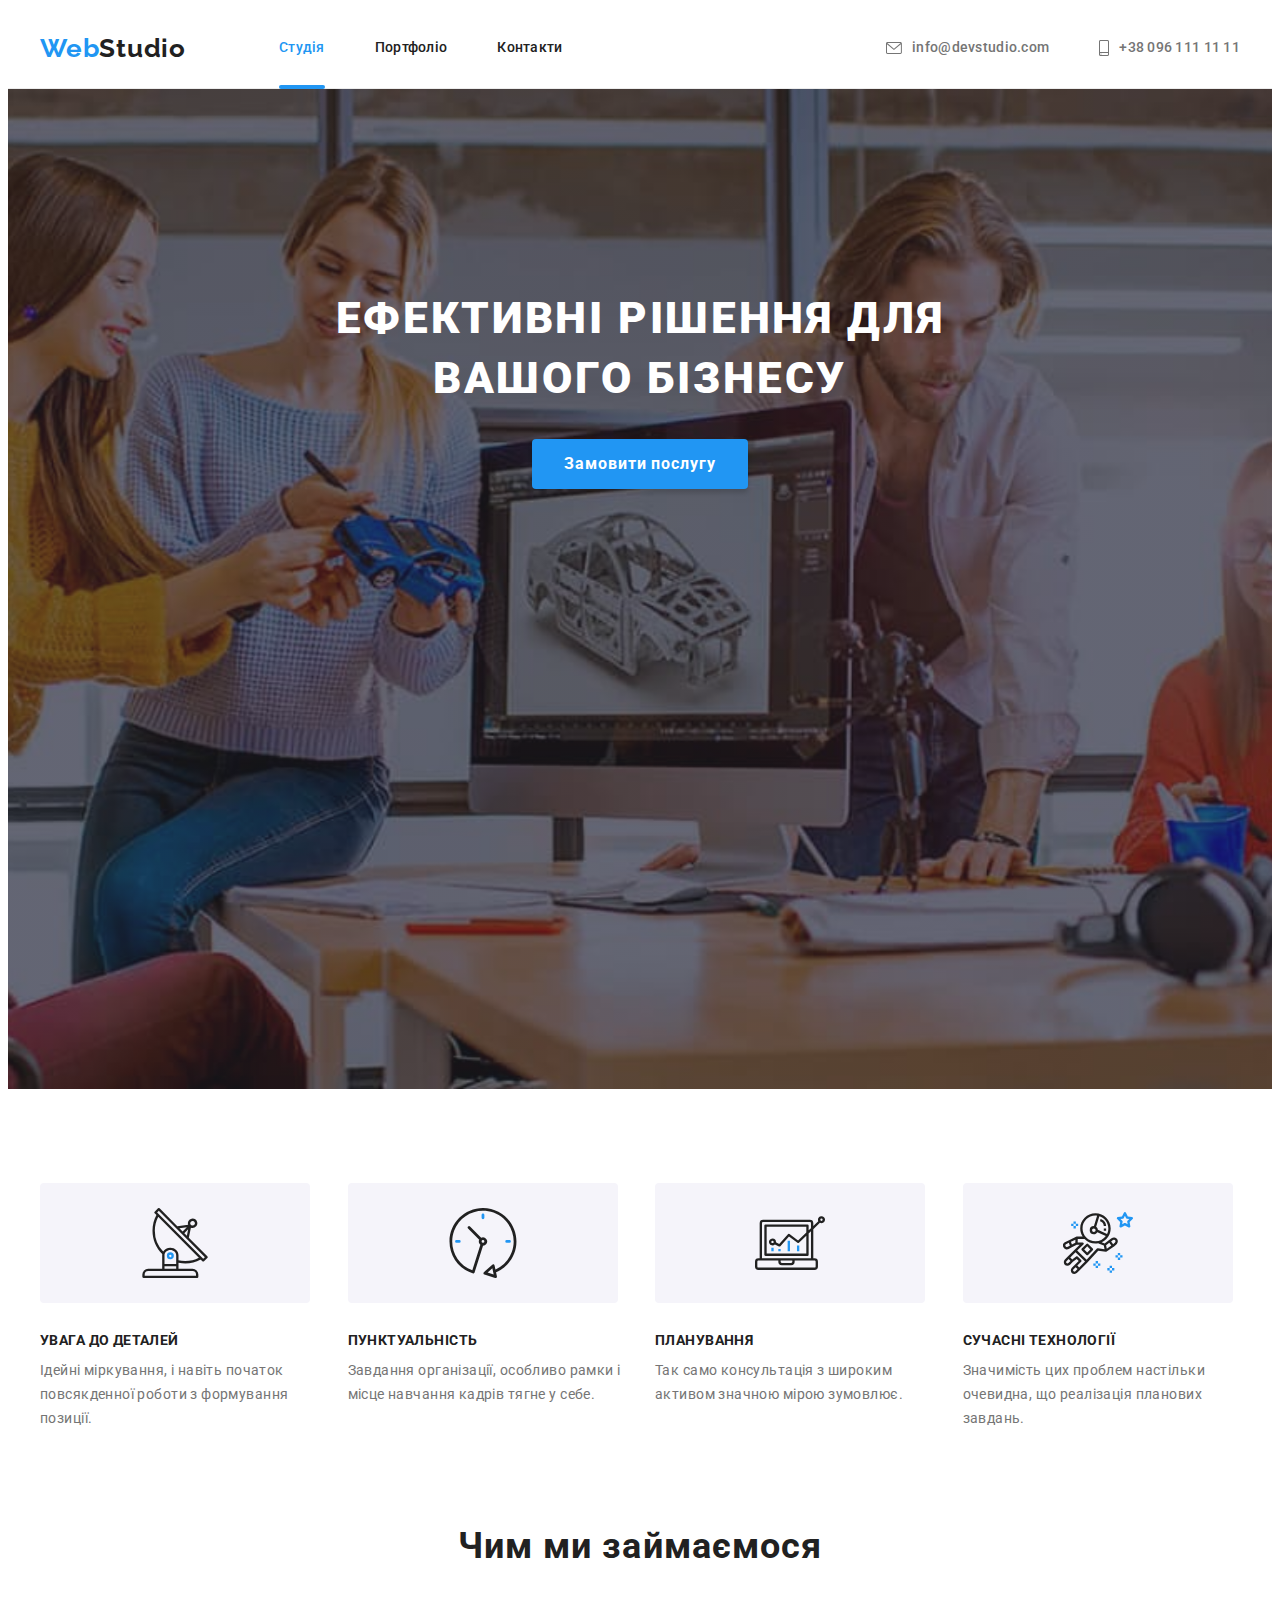
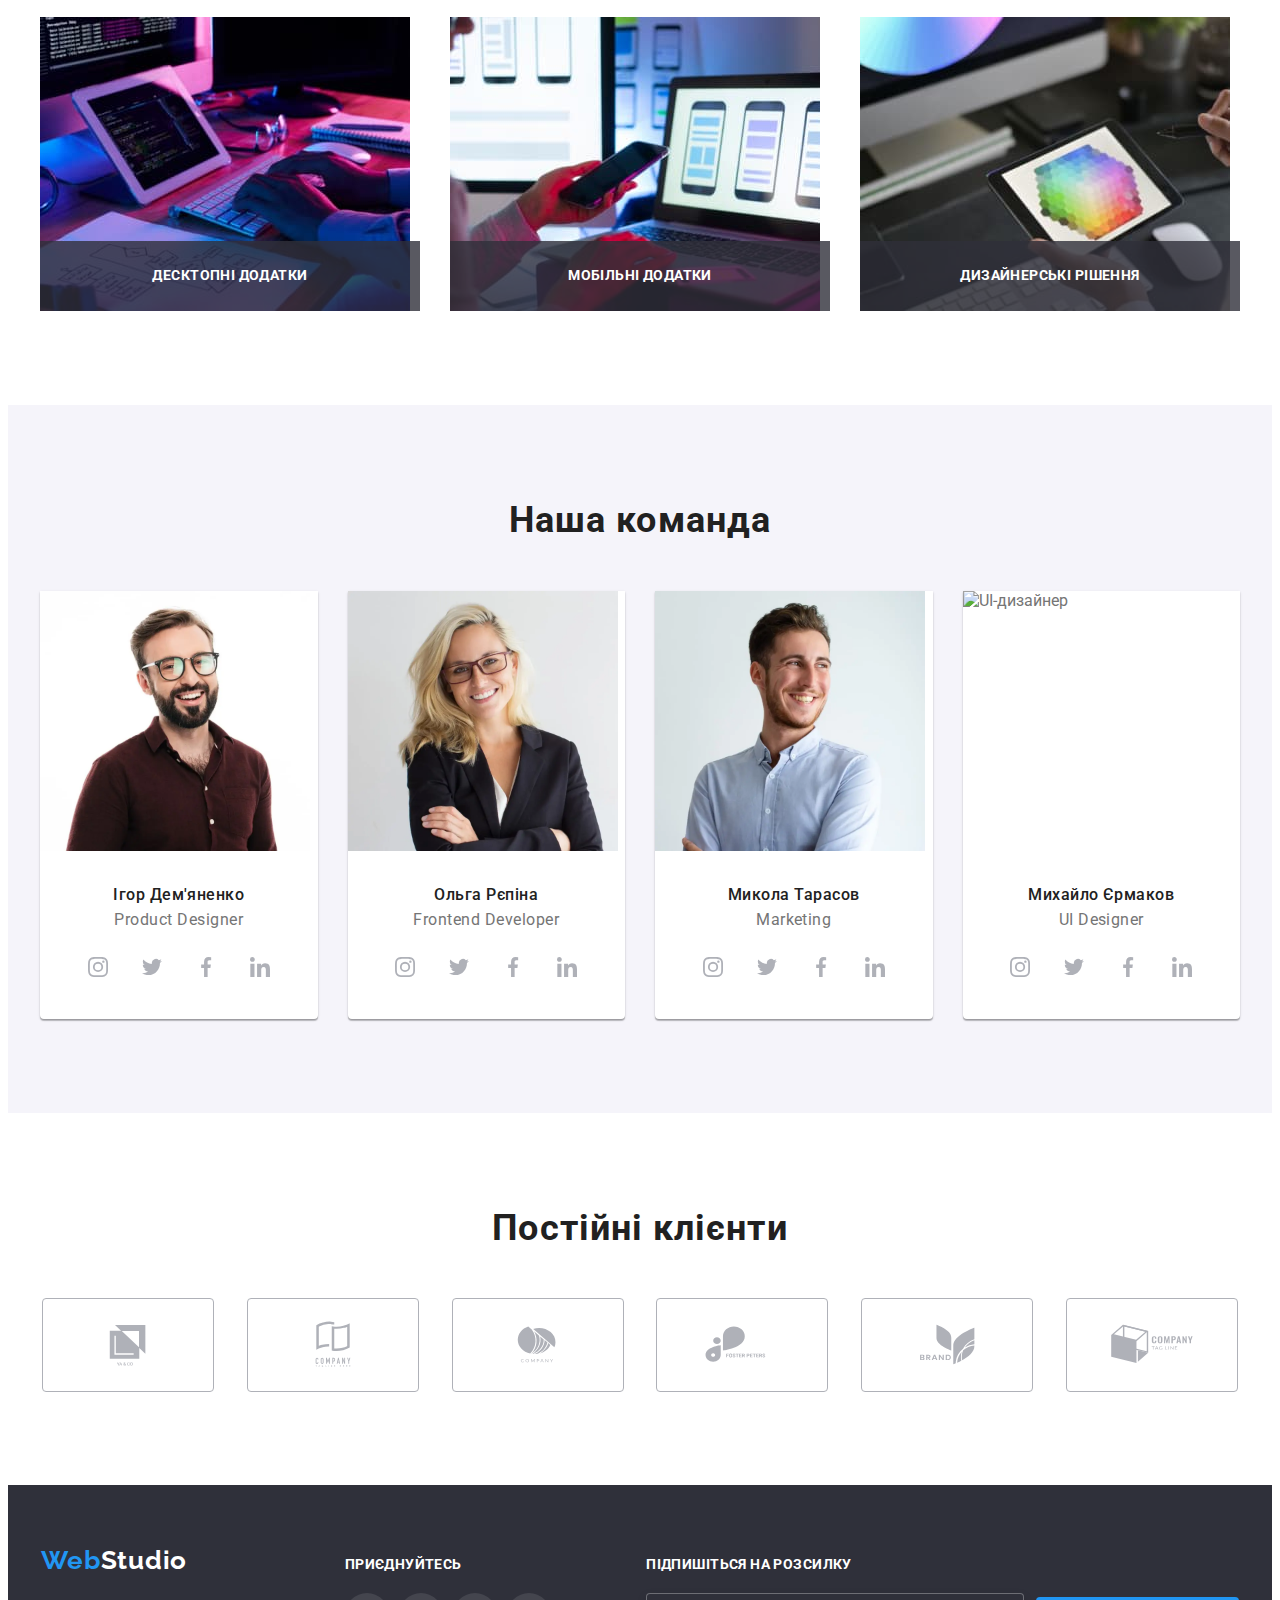
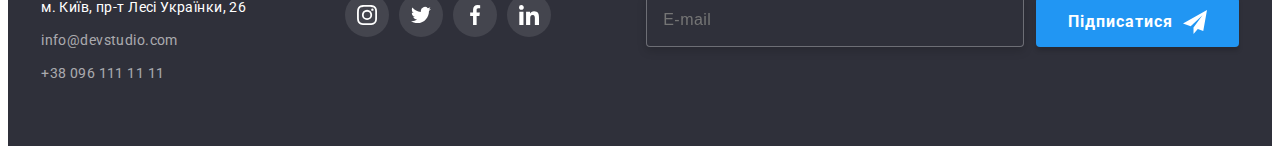
==== commit 553c5de8: "add corr" ====
--- a/index.html
+++ b/index.html
@@ -534,16 +534,16 @@
               class="logo__span logo__span--light">Studio</span></a>
           <address class="adress">
             <ul class="adress-list list">
-              <li>
+              <li class="adress-list__item">
                 <a class="adress-list__link link" href="https://goo.gl/maps/mQ2EMZRai4qMG1Mf6" target="_blank"
                   rel="noopener noreferrer nofollow">м. Київ, пр-т Лесі Українки, 26
                 </a>
               </li>
-              <li>
+              <li class="adress-list__item">
                 <a class="adress-list__link link adress-list__link--dark"
                   href="mailto:info@devstudio.com">info@devstudio.com</a>
               </li>
-              <li>
+              <li class="adress-list__item">
                 <a class="adress-list__link link adress-list__link--dark" href="tel:+380961111111">+38 096 111 11 11</a>
               </li>
             </ul>
--- a/css/main.min.css
+++ b/css/main.min.css
@@ -1 +1 @@
-:root{--main-color-titel: #212121;--main-color-text: #757575;--color-blue: #2196f3;--color-white: #ffffff;--color-activ-button: #188ce8;--color-background-heroes: #2f303a;--color-background-our-team: #f5f4fa;--color-border: #eeeeee;--color-backgraund-link: rgba(255, 255, 255, 0.6);--color-border-head: #ececec}h1,h2,h3,h4,h5,h6,p{margin:0;padding:0}body{font-family:"Roboto",sans-serif;background-color:var(--color-white);color:var(--main-color-text)}.link{text-decoration:none;font-style:normal}.list{list-style:none;margin:0;padding:0}.visually-hidden{position:absolute;width:1px;height:1px;margin:-1px;border:0;padding:0;white-space:nowrap;-webkit-clip-path:inset(100%);clip-path:inset(100%);clip:rect(0 0 0 0);overflow:hidden}.container{margin-left:auto;margin-right:auto;width:100%;padding-left:15px;padding-right:15px}@media screen and (min-width: 480px){.container{width:480px}}@media screen and (min-width: 768px){.container{width:768px}}@media screen and (min-width: 1200px){.container{width:1200px}}.header{border-bottom:1px solid var(--color-border-head)}@media screen and (min-width: 768px){.header__container{display:flex;align-items:center}}.navigation__container{display:block}@media screen and (min-width: 768px){.navigation__container{display:flex;align-items:center}}.logo-wraper{display:flex;align-items:center;justify-content:center}.logo{display:inline-block;padding:0;font-family:"Raleway",sans-serif;font-weight:700;font-size:26px;line-height:1.19;letter-spacing:.03em;color:var(--color-blue)}@media screen and (min-width: 768px){.header__logo{margin-right:88px}}@media screen and (min-width: 1200px){.header__logo{margin-right:93px}}.logo__span--dark{color:var(--main-color-titel)}.menu-open-button{display:flex;align-items:center;justify-content:center;margin-left:auto;width:40px;height:40px;background-color:#fff;border:1px solid #fff;cursor:pointer;transition:fill 250ms cubic-bezier(0.4, 0, 0.2, 1)}@media screen and (min-width: 768px){.menu-open-button{display:none}}.menu-open-button:hover{fill:#2196f3}.mob-menu{position:fixed;top:0;left:0;background-color:#fff;width:100%;height:100%;padding-left:40px;padding-top:48px;padding-bottom:48px;z-index:1}@media screen and (min-width: 768px){.mob-menu{display:none}}.mob-menu>.container{padding-left:0;height:100%;display:flex;flex-direction:column;justify-content:space-between;overflow:auto}.is-hidden{opacity:0;visibility:hidden;pointer-events:none}.menu-close-button{position:absolute;top:0px;right:0px;display:flex;align-items:center;justify-content:center;width:40px;height:40px;background-color:#fff;border:1px solid #fff;cursor:pointer;transition:fill 250ms cubic-bezier(0.4, 0, 0.2, 1)}.menu-close-button:hover{fill:#2196f3}.mobil-menu__link{display:block;font-weight:500;font-size:40px;line-height:1.18;letter-spacing:.02em;color:var(--main-color-titel);transition:color 250ms cubic-bezier(0.4, 0, 0.2, 1)}.mobil-menu__item:not(:last-child){margin-bottom:32px}.mob-connect-menu__link{display:flex;align-items:center;margin-bottom:32px;font-weight:500;font-size:34px;line-height:1.25;letter-spacing:.02em;color:var(--main-color-text)}@media screen and (max-width: 479px){.mob-connect-menu__link{font-size:7vw}}.mobil-menu__link--current{color:var(--color-blue)}.mob-connect-menu__link--mail{font-size:24px;line-height:1.17;margin-bottom:64px}@media screen and (max-width: 479px){.mob-connect-menu__link--mail{font-size:5vw}}.mob-soc-menu{display:flex;flex-wrap:wrap;align-items:center}.mob-soc-menu__item{justify-content:center;align-items:center}.mob-soc-menu__link{display:flex;font-weight:500;font-size:18px;line-height:1.22;letter-spacing:.02em;color:#2196f3}@media screen and (max-width: 479px){.mob-soc-menu__link{font-size:3.7vw}}.mob-soc-menu__item{display:flex}.mob-soc-menu__item:not(:last-child)::after{margin-left:10px;margin-right:10px;content:"";width:1px;height:22px;background-color:rgba(33,33,33,.2)}.main-menu{display:flex}@media screen and (max-width: 767px){.main-menu{display:none}}.main-menu .main-menu__item:not(:last-child){margin-right:50px}.main-menu__link{position:relative;display:block;padding-top:32px;padding-bottom:32px;font-weight:500;font-size:14px;line-height:1.14;letter-spacing:.02em;color:var(--main-color-titel);transition:color 250ms cubic-bezier(0.4, 0, 0.2, 1)}.main-menu__link:hover,.main-menu__link:focus{color:var(--color-blue)}.main-menu__link--current{color:var(--color-blue)}.main-menu__link--current::after{content:"";display:block;position:absolute;left:0;bottom:0;width:100%;height:4px;border-radius:2px;background-color:var(--color-blue)}.connect-menu{display:flex;margin-left:auto}@media screen and (max-width: 767px){.connect-menu{display:none}}@media screen and (min-width: 768px)and (max-width: 1199px){.connect-menu{display:flex;flex-direction:column}}@media screen and (min-width: 1200px){.connect-menu__item:not(:last-child){margin-right:50px}}.connect-menu__link{display:flex;align-items:center;padding-top:32px;padding-bottom:32px;font-weight:500;font-size:12px;line-height:1.17;letter-spacing:.02em;color:var(--main-color-text);transition:color 250ms cubic-bezier(0.4, 0, 0.2, 1)}@media screen and (min-width: 768px)and (max-width: 1199px){.connect-menu__link{padding-top:5px;padding-bottom:5px}}@media screen and (min-width: 1200px){.connect-menu__link{font-size:14px;line-height:1.14}}.connect-menu__link:hover,.connect-menu__link:focus{color:var(--color-blue)}.connect-menu__icon{margin-right:10px;fill:var(--main-color-text);transition:fill 250ms cubic-bezier(0.4, 0, 0.2, 1)}.connect-menu__link:hover>.connect-menu__icon,.connect-menu__link:focus>.connect-menu__icon{fill:var(--color-blue)}.heroes{padding-top:118px;padding-bottom:118px;text-align:center;width:100%;min-height:400px;margin-left:auto;margin-right:auto;background-image:linear-gradient(rgba(47, 48, 58, 0.4), rgba(47, 48, 58, 0.4)),url(../../images/heroes-background-mob.jpg);background-repeat:no-repeat;background-position:center;background-size:cover;background-color:var(--color-background-heroes)}@media(min-device-pixel-ratio: 2),(-webkit-min-device-pixel-ratio: 2),(min-resolution: 192dpi),(min-resolution: 2dppx){.heroes{background-image:linear-gradient(rgba(47, 48, 58, 0.4), rgba(47, 48, 58, 0.4)),url(../../images/heroes-background-mob-2x.jpg)}}@media screen and (min-width: 481px){.heroes{background-image:linear-gradient(rgba(47, 48, 58, 0.4), rgba(47, 48, 58, 0.4)),url(../../images/heroes-background-tab.jpg)}}@media screen and (min-width: 481px)and (min-device-pixel-ratio: 2),screen and (min-width: 481px)and (-webkit-min-device-pixel-ratio: 2),screen and (min-width: 481px)and (min-resolution: 192dpi),screen and (min-width: 481px)and (min-resolution: 2dppx){.heroes{background-image:linear-gradient(rgba(47, 48, 58, 0.4), rgba(47, 48, 58, 0.4)),url(../../images/heroes-background-tab-2x.jpg)}}@media screen and (min-width: 769px){.heroes{padding-top:200px;padding-bottom:200px;max-width:1600px;min-height:600px;background-image:linear-gradient(rgba(47, 48, 58, 0.4), rgba(47, 48, 58, 0.4)),url(../../images/heroes-background.jpg)}}@media screen and (min-width: 769px)and (min-device-pixel-ratio: 2),screen and (min-width: 769px)and (-webkit-min-device-pixel-ratio: 2),screen and (min-width: 769px)and (min-resolution: 192dpi),screen and (min-width: 769px)and (min-resolution: 2dppx){.heroes{background-image:linear-gradient(rgba(47, 48, 58, 0.4), rgba(47, 48, 58, 0.4)),url(../../images/heroes-background-2x.jpg)}}.heroes__titel{max-width:696px;margin-bottom:30px;margin-left:auto;margin-right:auto;font-weight:900;font-size:44px;line-height:1.36;letter-spacing:.06em;text-transform:uppercase;color:var(--color-white)}.button{display:inline-block;background-color:var(--color-blue);box-shadow:0px 4px 4px rgba(0,0,0,.15);border-radius:4px;padding:10px 32px;min-width:216px;height:50px;border:none;color:var(--color-white);font-family:inherit;font-weight:700;font-size:16px;line-height:1.88;letter-spacing:.06em;text-align:center;cursor:pointer;transition:background-color 250ms cubic-bezier(0.4, 0, 0.2, 1)}.button:hover{background-color:var(--color-activ-button)}.backdrop{position:fixed;z-index:1;top:0;left:0;width:100%;height:100%;background-color:rgba(0,0,0,.2);opacity:1;transition:opacity 250ms cubic-bezier(0.4, 0, 0.2, 1),visibility 250ms cubic-bezier(0.4, 0, 0.2, 1)}.modal{position:absolute;top:50%;left:50%;width:100%;min-height:609px;padding:40px;background-color:#fff;box-shadow:0px 1px 3px rgba(0,0,0,.12),0px 1px 1px rgba(0,0,0,.14),0px 2px 1px rgba(0,0,0,.2);border-radius:4px;transform:translate(-50%, -50%) scale(1);transition:transform 250ms cubic-bezier(0.4, 0, 0.2, 1)}@media screen and (min-width: 480px){.modal{width:450px;height:609px}}@media screen and (min-width: 1200px){.modal{width:528px;min-height:581px}}.backdrop.is-hidden .modal{transform:translate(-50%, -50%) scale(1.2)}.is-hidden{opacity:0;visibility:hidden;pointer-events:none}.modal__close-button{position:absolute;top:8px;right:8px;display:flex;align-items:center;justify-content:center;width:30px;height:30px;border-radius:50%;background-color:#fff;border:1px solid rgba(0,0,0,.1);cursor:pointer;transition:fill 250ms cubic-bezier(0.4, 0, 0.2, 1)}.modal__close-button:hover{fill:#2196f3}.modal__form{width:100%;margin:0 auto}.modal__titel{margin-bottom:12px;font-weight:700;font-size:20px;line-height:1.15;text-align:center;letter-spacing:.03em;color:#212121}.modal__form-fild{display:flex;flex-direction:column;text-align:start;margin-bottom:10px}.modal__label{font-weight:400;font-size:12px;line-height:1.17;letter-spacing:.01em;margin-bottom:4px;color:#757575}.modal__input-wraper{position:relative}.modal__input{border:1px solid rgba(33,33,33,.2);border-radius:4px;padding:11px 12px;height:40px;width:100%;padding-left:42px;font-weight:400;font-size:12px;line-height:1.17;letter-spacing:.01em;transition:border-color 250ms cubic-bezier(0.4, 0, 0.2, 1)}.modal__form-fild:focus-within .modal__input{border-color:#2196f3;outline:rgba(0,0,0,0)}.modal__icon{position:absolute;top:50%;left:12px;transform:translateY(-50%);transition:fill 250ms cubic-bezier(0.4, 0, 0.2, 1)}.modal__form-fild:focus-within .modal__icon{fill:#2196f3}.modal__form-fild--margin{margin-bottom:0;margin-bottom:20px}.modal__comment{resize:none;width:100%;height:120px;padding:12px 16px;font-weight:400;font-size:12px;line-height:1.17;letter-spacing:.01em;border:1px solid rgba(33,33,33,.2);border-radius:4px;transition:border-color 250ms cubic-bezier(0.4, 0, 0.2, 1)}.modal__comment:focus-within{border-color:#2196f3;outline:rgba(0,0,0,0)}.modal__comment::-moz-placeholder{font-weight:400;font-size:12px;line-height:1.17;letter-spacing:.01em;color:rgba(117,117,117,.5)}.modal__comment:-ms-input-placeholder{font-weight:400;font-size:12px;line-height:1.17;letter-spacing:.01em;color:rgba(117,117,117,.5)}.modal__comment::placeholder{font-weight:400;font-size:12px;line-height:1.17;letter-spacing:.01em;color:rgba(117,117,117,.5)}.modal__form-fild--policy{flex-direction:row;align-items:center;margin-bottom:30px;justify-content:center}.modal__label-polici{font-weight:400;font-size:14px;line-height:1.71;letter-spacing:.03em;margin-left:8px;margin-bottom:0;color:#757575}.modal__link{-webkit-text-decoration-line:underline;text-decoration-line:underline;color:#2196f3}.modal__policy-icon{border:2px solid #212121;border-radius:2px;fill:rgba(0,0,0,0);transition:background-color 250ms cubic-bezier(0.4, 0, 0.2, 1),border-color 250ms cubic-bezier(0.4, 0, 0.2, 1),fill 250ms cubic-bezier(0.4, 0, 0.2, 1)}.modal__policy-checkbox:checked+.modal__policy-icon{background-color:#2196f3;border-color:#2196f3;fill:#fff}.modal__policy-checkbox:focus+.modal__policy-icon{border-color:#2196f3}.modal__button{min-width:200px}.feature{padding-top:60px;padding-bottom:60px}@media screen and (min-width: 1200px){.feature{padding-top:94px;padding-bottom:94px}}@media screen and (min-width: 768px){.feature-list{display:flex;flex-wrap:wrap;-moz-column-gap:30px;column-gap:30px}}@media screen and (min-width: 768px){.feature-item{width:calc((100% - 30px)/2)}}@media screen and (min-width: 1200px){.feature-item{width:calc((100% - 90px)/4)}}.wraper-icon{display:flex;justify-content:center;align-items:center;width:100%;height:120px;background-color:var(--color-background-our-team);margin-bottom:30px;border-radius:4px}@media screen and (min-width: 768px){.wraper-icon{width:354px}}@media screen and (min-width: 1200px){.wraper-icon{width:270px}}.feature-icon{display:block}.feature-titel{margin-bottom:10px;font-weight:700;font-size:14px;line-height:1.14;letter-spacing:.03em;text-transform:uppercase;color:var(--main-color-titel)}@media screen and (max-width: 767px){.feature-titel{text-align:center}}.feature-text{font-size:14px;line-height:1.71;letter-spacing:.03em}.activities{padding-bottom:94px}@media screen and (max-width: 1199px){.activities{display:none}}.activities-titel{margin-bottom:50px;font-weight:700;font-size:36px;line-height:1.17;text-align:center;letter-spacing:.03em;color:var(--main-color-titel)}.activities-list{display:flex;-moz-column-gap:30px;column-gap:30px}.activities-list-item{width:calc((100% - 60px)/3)}.thumb{position:relative}.activities-item{display:block}.activities-subtitel{position:absolute;bottom:0;left:0;display:flex;align-items:center;justify-content:center;width:100%;height:70px;font-weight:700;font-size:14px;line-height:1.14;text-align:center;letter-spacing:.03em;text-transform:uppercase;color:#fff;background:rgba(47,48,58,.8)}.team{padding-top:60px;padding-bottom:60px;background-color:var(--color-background-our-team)}@media screen and (min-width: 1200px){.team{padding-top:94px;padding-bottom:94px}}@media screen and (min-width: 768px){.team-list{display:flex;flex-wrap:wrap;gap:30px}}.team-titel{margin-bottom:30px;font-weight:700;font-size:36px;line-height:1.17;text-align:center;letter-spacing:.03em;color:var(--main-color-titel)}@media screen and (min-width: 1200px){.team-titel{margin-bottom:50px}}.team-list-item{padding-bottom:24px;width:100%;background-color:var(--color-white);box-shadow:0px 1px 3px rgba(0,0,0,.12),0px 1px 1px rgba(0,0,0,.14),0px 2px 1px rgba(0,0,0,.2);border-radius:0px 0px 4px 4px}@media screen and (min-width: 480px){.team-list-item{width:450px}}@media screen and (max-width: 767px){.team-list-item:not(:last-child){margin-bottom:30px}}@media screen and (min-width: 768px){.team-list-item{width:calc((100% - 30px)/2)}}@media screen and (min-width: 1200px){.team-list-item{width:calc((100% - 90px)/4);padding-bottom:30px}}.team-image{display:block;margin-bottom:30px;width:100%;height:auto}@media screen and (min-width: 480px){.team-image{width:450px;height:460px}}@media screen and (min-width: 768px){.team-image{width:354px;height:374px}}@media screen and (min-width: 1200px){.team-image{margin-bottom:34px;width:270px;height:260px}}.team-undertitel{margin-bottom:10px;font-weight:500;font-size:16px;line-height:1.19;letter-spacing:.03em;text-align:center;color:var(--main-color-titel)}@media screen and (min-width: 1200px){.team-undertitel{margin-bottom:6px}}.team-text{display:block;margin-bottom:16px;font-size:16px;line-height:1.19;letter-spacing:.03em;text-align:center}.team-soc-list{display:flex;justify-content:center;gap:10px}.team-soc-link{width:44px;height:44px;border-radius:50%;display:flex;align-items:center;justify-content:center;transition:background-color 250ms cubic-bezier(0.4, 0, 0.2, 1)}.team-soc-link:hover,.team-soc-link:focus{background-color:var(--color-blue)}.team-icon{fill:#afb1b8;transition:fill 250ms cubic-bezier(0.4, 0, 0.2, 1)}.team-soc-link:hover>.team-icon,.team-soc-link:focus>.team-icon{fill:#fff}.clients{padding-top:60px;padding-bottom:60px}@media screen and (min-width: 1200px){.clients{padding-top:94px;padding-bottom:94px}}.titel-clients{font-weight:700;font-size:28px;line-height:1.18;text-align:center;letter-spacing:.03em;color:var(--main-color-titel);margin-bottom:30px}@media screen and (min-width: 1200px){.titel-clients{font-size:36px;line-height:1.17;margin-bottom:50px}}.clients-list{display:flex;flex-wrap:wrap;justify-content:center;gap:30px}.clients-list-item{display:flex;justify-content:center;align-items:center;width:calc((100% - 30px)/2);height:92px}@media screen and (min-width: 768px){.clients-list-item{width:calc((100% - 60px)/3)}}@media screen and (min-width: 1200px){.clients-list-item{width:calc((100% - 150px)/6)}}.clients-link{display:flex;justify-content:center;align-items:center;border:1px solid #afb1b8;border-radius:4px;transition:border-color 250ms cubic-bezier(0.4, 0, 0.2, 1)}.clients-link:hover,.clients-link:focus{border:1px solid var(--color-blue)}.clients-icon{width:100%;fill:#afb1b8;transition:fill 250ms cubic-bezier(0.4, 0, 0.2, 1)}@media screen and (min-width: 480px){.clients-icon{width:210px}}@media screen and (min-width: 768px){.clients-icon{width:226px}}@media screen and (min-width: 1200px){.clients-icon{width:170px}}.clients-link:hover>.clients-icon,.clients-link:focus>.clients-icon{fill:var(--color-blue)}.footer{padding-top:60px;padding-bottom:60px;background:var(--color-background-heroes)}.wraper-footer-content{text-align:center}@media screen and (min-width: 768px){.wraper-footer-content{display:flex;justify-content:center;flex-wrap:wrap;align-items:baseline}}@media screen and (min-width: 1200px){.wraper-footer-content{display:flex;flex-wrap:nowrap;align-items:baseline;text-align:left}}.footer__logo{margin-bottom:20px}.logo__span--light{color:var(--color-white)}.adress{min-width:232px}@media screen and (min-width: 1200px){.adress{min-width:231px}}.adress-list__link{display:inline-block;margin-bottom:8px;font-size:14px;line-height:1.71;letter-spacing:.03em;color:var(--color-white);transition:color 250ms cubic-bezier(0.4, 0, 0.2, 1)}@media screen and (min-width: 1200px){.adress-list__link{margin-bottom:9px}}.adress-list__link:hover,.adress-list__link:focus{color:var(--color-blue)}.adress-list__link--dark{color:var(--color-backgraund-link)}.wraper-soc-list{margin-top:60px;margin-bottom:60px}@media screen and (min-width: 768px){.wraper-soc-list{margin-left:165px}}@media screen and (min-width: 1200px){.wraper-soc-list{margin-left:70px}}.wraper-soc-list__text{font-weight:700;font-size:14px;line-height:1.14;letter-spacing:.03em;text-transform:uppercase;margin-bottom:20px;color:#fff}@media screen and (min-width: 1200px){.wraper-soc-list__text{text-align:left}}.soc-list{display:flex;gap:10px}@media screen and (max-width: 767px){.soc-list{justify-content:center}}.soc-label__link{width:44px;height:44px;background-color:rgba(255,255,255,.1);border-radius:50%;display:flex;justify-content:center;align-items:center;transition:background-color 250ms cubic-bezier(0.4, 0, 0.2, 1)}.soc-label__link:hover,.soc-label__link:focus{background-color:var(--color-blue)}.soc-label__icon{fill:var(--color-white)}.form-subscribe{padding:0}@media screen and (min-width: 1200px){.form-subscribe{display:flex;align-items:flex-end;padding:0;margin-left:93px}}@media screen and (min-width: 1200px){.form-subscribe__form{display:flex;flex-direction:column;margin-right:12px;padding:0}}.form-subscribe__text{margin-bottom:20px;font-weight:700;font-size:14px;line-height:1.14;letter-spacing:.03em;text-transform:uppercase;color:#fff}.form-subscribe__input{width:100%;height:50px;padding-left:16px;background-color:var(--color-background-heroes);font-weight:400;font-size:16px;line-height:1.25;letter-spacing:.03em;color:rgba(255,255,255,.6);border:1px solid rgba(255,255,255,.3);filter:drop-shadow(0px 4px 4px rgba(0, 0, 0, 0.15));border-radius:4px}@media screen and (max-width: 1199px){.form-subscribe__input{margin-bottom:20px}}@media screen and (min-width: 480px){.form-subscribe__input{width:450px}}@media screen and (min-width: 1200px){.form-subscribe__input{width:358px}}.form-subscribe__button{min-width:200px;display:flex;align-items:center;justify-content:center;margin-left:auto;margin-right:auto}.button__icon-submit{fill:#fff;margin-left:10px}.project{padding-top:94px;padding-bottom:94px}.project-button-list{display:flex;margin-bottom:50px;justify-content:center}.filter-list-item:not(:last-child){margin-right:8px}.project-button{display:inline-block;padding:6px 22px;min-width:73px;font-family:inherit;font-weight:500;font-size:16px;line-height:1.63;text-align:center;letter-spacing:.03em;color:var(--main-color-titel);cursor:pointer;background:var(--color-background-our-team);border:none;border-radius:4px;transition:background-color 250ms cubic-bezier(0.4, 0, 0.2, 1),color 250ms cubic-bezier(0.4, 0, 0.2, 1),box-shadow 250ms cubic-bezier(0.4, 0, 0.2, 1)}.project-button:hover,.project-button:focus{color:var(--color-white);background-color:var(--color-blue);box-shadow:0px 3px 1px rgba(0,0,0,.1),0px 1px 2px rgba(0,0,0,.08),0px 2px 2px rgba(0,0,0,.12)}.project-list{display:flex;flex-wrap:wrap;gap:30px}.item-project{width:calc((100% - 60px)/3)}.project-link{display:block;transition:box-shadow 250ms cubic-bezier(0.4, 0, 0.2, 1)}.project-link:hover,.project-link:focus{box-shadow:0px 1px 1px rgba(0,0,0,.12),0px 4px 4px rgba(0,0,0,.06),1px 4px 6px rgba(0,0,0,.16)}.project-thumb{position:relative;overflow:hidden}.overlay{position:absolute;top:0;left:0;width:100%;height:100%;background-color:rgba(33,150,243,.9);transform:translateY(100%);pointer-events:none;overflow:auto;transition:transform 250ms cubic-bezier(0.4, 0, 0.2, 1)}.project-link:hover .overlay,.project-link:focus .overlay{transform:translateY(0%);pointer-events:auto}.overlay-text{position:absolute;top:0;left:0;margin-top:63px;margin-left:24px;margin-right:24px;padding-bottom:63px;width:322px;font-weight:400;font-size:18px;line-height:1.56;letter-spacing:.03em;color:#fff}.project-imege{display:block}.list-wraper{padding:20px 24px;border-radius:0px 0px 4px 4px;border-bottom:1px solid var(--color-border);border-left:1px solid var(--color-border);border-right:1px solid var(--color-border)}.project-titel{margin-bottom:4px;font-weight:700;font-size:18px;line-height:2;letter-spacing:.06em;color:var(--main-color-titel)}.project-text{font-size:16px;line-height:1.88;letter-spacing:.03em;color:var(--main-color-text)}/*# sourceMappingURL=main.min.css.map */+:root{--main-color-titel: #212121;--main-color-text: #757575;--color-blue: #2196f3;--color-white: #ffffff;--color-activ-button: #188ce8;--color-background-heroes: #2f303a;--color-background-our-team: #f5f4fa;--color-border: #eeeeee;--color-backgraund-link: rgba(255, 255, 255, 0.6);--color-border-head: #ececec}h1,h2,h3,h4,h5,h6,p{margin:0;padding:0}body{font-family:"Roboto",sans-serif;background-color:var(--color-white);color:var(--main-color-text)}.link{text-decoration:none;font-style:normal}.list{list-style:none;margin:0;padding:0}.visually-hidden{position:absolute;width:1px;height:1px;margin:-1px;border:0;padding:0;white-space:nowrap;-webkit-clip-path:inset(100%);clip-path:inset(100%);clip:rect(0 0 0 0);overflow:hidden}.container{margin-left:auto;margin-right:auto;width:100%;padding-left:15px;padding-right:15px}@media screen and (min-width: 480px){.container{width:480px}}@media screen and (min-width: 768px){.container{width:768px}}@media screen and (min-width: 1200px){.container{width:1200px}}.header{border-bottom:1px solid var(--color-border-head)}@media screen and (min-width: 768px){.header__container{display:flex;align-items:center}}.navigation__container{display:block}@media screen and (min-width: 768px){.navigation__container{display:flex;align-items:center}}.logo-wraper{display:flex;align-items:center;justify-content:center}.logo{display:inline-block;padding:0;font-family:"Raleway",sans-serif;font-weight:700;font-size:26px;line-height:1.19;letter-spacing:.03em;color:var(--color-blue)}@media screen and (min-width: 768px){.header__logo{margin-right:88px}}@media screen and (min-width: 1200px){.header__logo{margin-right:93px}}.logo__span--dark{color:var(--main-color-titel)}.menu-open-button{display:flex;align-items:center;justify-content:center;margin-left:auto;width:40px;height:40px;background-color:#fff;border:1px solid #fff;cursor:pointer;transition:fill 250ms cubic-bezier(0.4, 0, 0.2, 1)}@media screen and (min-width: 768px){.menu-open-button{display:none}}.menu-open-button:hover{fill:#2196f3}.mob-menu{position:fixed;top:0;left:0;background-color:#fff;width:100%;height:100%;padding-left:40px;padding-top:48px;padding-bottom:48px;z-index:1}@media screen and (min-width: 768px){.mob-menu{display:none}}.mob-menu>.container{padding-left:0;height:100%;display:flex;flex-direction:column;justify-content:space-between;overflow:auto}.is-hidden{opacity:0;visibility:hidden;pointer-events:none}.menu-close-button{position:absolute;top:0px;right:0px;display:flex;align-items:center;justify-content:center;width:40px;height:40px;background-color:#fff;border:1px solid #fff;cursor:pointer;transition:fill 250ms cubic-bezier(0.4, 0, 0.2, 1)}.menu-close-button:hover{fill:#2196f3}.mobil-menu__link{display:block;font-weight:500;font-size:40px;line-height:1.18;letter-spacing:.02em;color:var(--main-color-titel);transition:color 250ms cubic-bezier(0.4, 0, 0.2, 1)}.mobil-menu__item:not(:last-child){margin-bottom:32px}.mob-connect-menu__link{display:flex;align-items:center;margin-bottom:32px;font-weight:500;font-size:34px;line-height:1.25;letter-spacing:.02em;color:var(--main-color-text)}@media screen and (max-width: 479px){.mob-connect-menu__link{font-size:7vw}}.mobil-menu__link--current{color:var(--color-blue)}.mob-connect-menu__link--mail{font-size:24px;line-height:1.17;margin-bottom:64px}@media screen and (max-width: 479px){.mob-connect-menu__link--mail{font-size:5vw}}.mob-soc-menu{display:flex;flex-wrap:wrap;align-items:center}.mob-soc-menu__item{justify-content:center;align-items:center}.mob-soc-menu__link{display:flex;font-weight:500;font-size:18px;line-height:1.22;letter-spacing:.02em;color:#2196f3}@media screen and (max-width: 479px){.mob-soc-menu__link{font-size:3.7vw}}.mob-soc-menu__item{display:flex}.mob-soc-menu__item:not(:last-child)::after{margin-left:10px;margin-right:10px;content:"";width:1px;height:22px;background-color:rgba(33,33,33,.2)}.main-menu{display:flex}@media screen and (max-width: 767px){.main-menu{display:none}}.main-menu .main-menu__item:not(:last-child){margin-right:50px}.main-menu__link{position:relative;display:block;padding-top:32px;padding-bottom:32px;font-weight:500;font-size:14px;line-height:1.14;letter-spacing:.02em;color:var(--main-color-titel);transition:color 250ms cubic-bezier(0.4, 0, 0.2, 1)}.main-menu__link:hover,.main-menu__link:focus{color:var(--color-blue)}.main-menu__link--current{color:var(--color-blue)}.main-menu__link--current::after{content:"";display:block;position:absolute;left:0;bottom:-1px;width:100%;height:4px;border-radius:2px;background-color:var(--color-blue)}.connect-menu{display:flex;margin-left:auto}@media screen and (max-width: 767px){.connect-menu{display:none}}@media screen and (min-width: 768px)and (max-width: 1199px){.connect-menu{display:flex;flex-direction:column}}@media screen and (min-width: 1200px){.connect-menu__item:not(:last-child){margin-right:50px}}.connect-menu__link{display:flex;align-items:center;padding-top:32px;padding-bottom:32px;font-weight:500;font-size:12px;line-height:1.17;letter-spacing:.02em;color:var(--main-color-text);transition:color 250ms cubic-bezier(0.4, 0, 0.2, 1)}@media screen and (min-width: 768px)and (max-width: 1199px){.connect-menu__link{padding-top:5px;padding-bottom:5px}}@media screen and (min-width: 1200px){.connect-menu__link{font-size:14px;line-height:1.14}}.connect-menu__link:hover,.connect-menu__link:focus{color:var(--color-blue)}.connect-menu__icon{margin-right:10px;fill:var(--main-color-text);transition:fill 250ms cubic-bezier(0.4, 0, 0.2, 1)}.connect-menu__link:hover>.connect-menu__icon,.connect-menu__link:focus>.connect-menu__icon{fill:var(--color-blue)}.heroes{padding-top:118px;padding-bottom:118px;text-align:center;width:100%;max-height:400px;margin-left:auto;margin-right:auto;background-image:linear-gradient(rgba(47, 48, 58, 0.4), rgba(47, 48, 58, 0.4)),url(../images/heroes-background-mob.jpg);background-repeat:no-repeat;background-position:center;background-size:cover;background-color:var(--color-background-heroes)}@media(min-device-pixel-ratio: 2),(-webkit-min-device-pixel-ratio: 2),(min-resolution: 192dpi),(min-resolution: 2dppx){.heroes{background-image:linear-gradient(rgba(47, 48, 58, 0.4), rgba(47, 48, 58, 0.4)),url(../images/heroes-background-mob-2x.jpg)}}@media screen and (min-width: 480px){.heroes{max-width:480px;min-height:400px}}@media screen and (min-width: 768px){.heroes{max-width:768px;min-height:400px;background-image:linear-gradient(rgba(47, 48, 58, 0.4), rgba(47, 48, 58, 0.4)),url(../../images/heroes-background-tab.jpg)}}@media screen and (min-width: 768px)and (min-device-pixel-ratio: 2),screen and (min-width: 768px)and (-webkit-min-device-pixel-ratio: 2),screen and (min-width: 768px)and (min-resolution: 192dpi),screen and (min-width: 768px)and (min-resolution: 2dppx){.heroes{background-image:linear-gradient(rgba(47, 48, 58, 0.4), rgba(47, 48, 58, 0.4)),url(../../images/heroes-background-tab-2x.jpg)}}@media screen and (min-width: 1200px){.heroes{padding-top:200px;padding-bottom:200px;max-width:1600px;min-height:600px;background-image:linear-gradient(rgba(47, 48, 58, 0.4), rgba(47, 48, 58, 0.4)),url(../../images/heroes-background.jpg)}}@media screen and (min-width: 1200px)and (min-device-pixel-ratio: 2),screen and (min-width: 1200px)and (-webkit-min-device-pixel-ratio: 2),screen and (min-width: 1200px)and (min-resolution: 192dpi),screen and (min-width: 1200px)and (min-resolution: 2dppx){.heroes{background-image:linear-gradient(rgba(47, 48, 58, 0.4), rgba(47, 48, 58, 0.4)),url(../../images/heroes-background-2x.jpg)}}.heroes__titel{max-width:360px;margin-bottom:30px;margin-left:auto;margin-right:auto;font-weight:900;font-size:26px;line-height:1.62;letter-spacing:.06em;text-transform:uppercase;color:var(--color-white)}@media screen and (min-width: 1200px){.heroes__titel{max-width:696px;font-size:44px;line-height:1.36}}.button{display:inline-block;background-color:var(--color-blue);box-shadow:0px 4px 4px rgba(0,0,0,.15);border-radius:4px;padding:10px 32px;min-width:216px;height:50px;border:none;color:var(--color-white);font-family:inherit;font-weight:700;font-size:16px;line-height:1.88;letter-spacing:.06em;text-align:center;cursor:pointer;transition:background-color 250ms cubic-bezier(0.4, 0, 0.2, 1)}.button:hover{background-color:var(--color-activ-button)}.backdrop{position:fixed;z-index:1;top:0;left:0;width:100%;height:100%;background-color:rgba(0,0,0,.2);opacity:1;transition:opacity 250ms cubic-bezier(0.4, 0, 0.2, 1),visibility 250ms cubic-bezier(0.4, 0, 0.2, 1)}.modal{position:absolute;top:50%;left:50%;width:100%;min-height:609px;padding:40px;background-color:#fff;box-shadow:0px 1px 3px rgba(0,0,0,.12),0px 1px 1px rgba(0,0,0,.14),0px 2px 1px rgba(0,0,0,.2);border-radius:4px;transform:translate(-50%, -50%) scale(1);transition:transform 250ms cubic-bezier(0.4, 0, 0.2, 1)}@media screen and (min-width: 480px){.modal{width:450px;height:609px}}@media screen and (min-width: 1200px){.modal{width:528px;min-height:581px}}.backdrop.is-hidden .modal{transform:translate(-50%, -50%) scale(1.2)}.is-hidden{opacity:0;visibility:hidden;pointer-events:none}.modal__close-button{position:absolute;top:8px;right:8px;display:flex;align-items:center;justify-content:center;width:30px;height:30px;border-radius:50%;background-color:#fff;border:1px solid rgba(0,0,0,.1);cursor:pointer;transition:fill 250ms cubic-bezier(0.4, 0, 0.2, 1)}.modal__close-button:hover{fill:#2196f3}.modal__form{width:100%;margin:0 auto}.modal__titel{margin-bottom:12px;font-weight:700;font-size:20px;line-height:1.15;text-align:center;letter-spacing:.03em;color:#212121}.modal__form-fild{display:flex;flex-direction:column;text-align:start;margin-bottom:10px}.modal__label{font-weight:400;font-size:12px;line-height:1.17;letter-spacing:.01em;margin-bottom:4px;color:#757575}.modal__input-wraper{position:relative}.modal__input{border:1px solid rgba(33,33,33,.2);border-radius:4px;padding:11px 12px;height:40px;width:100%;padding-left:42px;font-weight:400;font-size:12px;line-height:1.17;letter-spacing:.01em;transition:border-color 250ms cubic-bezier(0.4, 0, 0.2, 1)}.modal__form-fild:focus-within .modal__input{border-color:#2196f3;outline:rgba(0,0,0,0)}.modal__icon{position:absolute;top:50%;left:12px;transform:translateY(-50%);transition:fill 250ms cubic-bezier(0.4, 0, 0.2, 1)}.modal__form-fild:focus-within .modal__icon{fill:#2196f3}.modal__form-fild--margin{margin-bottom:0;margin-bottom:20px}.modal__comment{resize:none;width:100%;height:120px;padding:12px 16px;font-weight:400;font-size:12px;line-height:1.17;letter-spacing:.01em;border:1px solid rgba(33,33,33,.2);border-radius:4px;transition:border-color 250ms cubic-bezier(0.4, 0, 0.2, 1)}.modal__comment:focus-within{border-color:#2196f3;outline:rgba(0,0,0,0)}.modal__comment::-moz-placeholder{font-weight:400;font-size:12px;line-height:1.17;letter-spacing:.01em;color:rgba(117,117,117,.5)}.modal__comment:-ms-input-placeholder{font-weight:400;font-size:12px;line-height:1.17;letter-spacing:.01em;color:rgba(117,117,117,.5)}.modal__comment::placeholder{font-weight:400;font-size:12px;line-height:1.17;letter-spacing:.01em;color:rgba(117,117,117,.5)}.modal__form-fild--policy{flex-direction:row;align-items:center;margin-bottom:30px;justify-content:center}.modal__label-polici{font-weight:400;font-size:12px;line-height:1.17;letter-spacing:.03em;margin-left:8px;margin-bottom:0;color:#757575}@media screen and (max-width: 479px){.modal__label-polici{font-size:2.6vw}}@media screen and (min-width: 1200px){.modal__label-polici{font-size:14px;line-height:1.71}}.modal__link{-webkit-text-decoration-line:underline;text-decoration-line:underline;color:#2196f3}.modal__policy-icon{border:2px solid #212121;border-radius:2px;fill:rgba(0,0,0,0);transition:background-color 250ms cubic-bezier(0.4, 0, 0.2, 1),border-color 250ms cubic-bezier(0.4, 0, 0.2, 1),fill 250ms cubic-bezier(0.4, 0, 0.2, 1)}.modal__policy-checkbox:checked+.modal__policy-icon{background-color:#2196f3;border-color:#2196f3;fill:#fff}.modal__policy-checkbox:focus+.modal__policy-icon{border-color:#2196f3}.modal__button{min-width:200px}.feature{padding-top:60px;padding-bottom:60px}@media screen and (min-width: 1200px){.feature{padding-top:94px;padding-bottom:94px}}.feature-list{display:flex;flex-wrap:wrap;gap:30px}@media screen and (min-width: 768px){.feature-item{width:calc((100% - 30px)/2)}}@media screen and (min-width: 1200px){.feature-item{width:calc((100% - 90px)/4)}}.wraper-icon{display:flex;justify-content:center;align-items:center;width:100%;height:120px;background-color:var(--color-background-our-team);margin-bottom:30px;border-radius:4px}@media screen and (min-width: 768px){.wraper-icon{width:354px}}@media screen and (min-width: 1200px){.wraper-icon{width:270px}}.feature-icon{display:block}.feature-titel{margin-bottom:10px;font-weight:700;font-size:14px;line-height:1.14;letter-spacing:.03em;text-transform:uppercase;color:var(--main-color-titel)}@media screen and (max-width: 767px){.feature-titel{text-align:center}}.feature-text{font-size:14px;line-height:1.71;letter-spacing:.03em}.activities{padding-bottom:94px}@media screen and (max-width: 1199px){.activities{display:none}}.activities-titel{margin-bottom:50px;font-weight:700;font-size:36px;line-height:1.17;text-align:center;letter-spacing:.03em;color:var(--main-color-titel)}.activities-list{display:flex;-moz-column-gap:30px;column-gap:30px}.activities-list-item{width:calc((100% - 60px)/3)}.thumb{position:relative}.activities-item{display:block}.activities-subtitel{position:absolute;bottom:0;left:0;display:flex;align-items:center;justify-content:center;width:100%;height:70px;font-weight:700;font-size:14px;line-height:1.14;text-align:center;letter-spacing:.03em;text-transform:uppercase;color:#fff;background:rgba(47,48,58,.8)}.team{padding-top:60px;padding-bottom:60px;background-color:var(--color-background-our-team)}@media screen and (min-width: 1200px){.team{padding-top:94px;padding-bottom:94px}}@media screen and (min-width: 768px){.team-list{display:flex;flex-wrap:wrap;gap:30px}}.team-titel{margin-bottom:30px;font-weight:700;font-size:36px;line-height:1.17;text-align:center;letter-spacing:.03em;color:var(--main-color-titel)}@media screen and (min-width: 1200px){.team-titel{margin-bottom:50px}}.team-list-item{padding-bottom:24px;width:100%;background-color:var(--color-white);box-shadow:0px 1px 3px rgba(0,0,0,.12),0px 1px 1px rgba(0,0,0,.14),0px 2px 1px rgba(0,0,0,.2);border-radius:0px 0px 4px 4px}@media screen and (min-width: 480px){.team-list-item{width:450px}}@media screen and (max-width: 767px){.team-list-item:not(:last-child){margin-bottom:30px}}@media screen and (min-width: 768px){.team-list-item{width:calc((100% - 30px)/2)}}@media screen and (min-width: 1200px){.team-list-item{width:calc((100% - 90px)/4);padding-bottom:30px}}.team-image{display:block;margin-bottom:30px;width:100%;height:auto}@media screen and (min-width: 480px){.team-image{width:450px;height:460px}}@media screen and (min-width: 768px){.team-image{width:354px;height:374px}}@media screen and (min-width: 1200px){.team-image{margin-bottom:34px;width:270px;height:260px}}.team-undertitel{margin-bottom:10px;font-weight:500;font-size:16px;line-height:1.19;letter-spacing:.03em;text-align:center;color:var(--main-color-titel)}@media screen and (min-width: 1200px){.team-undertitel{margin-bottom:6px}}.team-text{display:block;margin-bottom:16px;font-size:16px;line-height:1.19;letter-spacing:.03em;text-align:center}.team-soc-list{display:flex;justify-content:center;gap:10px}.team-soc-link{width:44px;height:44px;border-radius:50%;display:flex;align-items:center;justify-content:center;transition:background-color 250ms cubic-bezier(0.4, 0, 0.2, 1)}.team-soc-link:hover,.team-soc-link:focus{background-color:var(--color-blue)}.team-icon{fill:#afb1b8;transition:fill 250ms cubic-bezier(0.4, 0, 0.2, 1)}.team-soc-link:hover>.team-icon,.team-soc-link:focus>.team-icon{fill:#fff}.clients{padding-top:60px;padding-bottom:60px}@media screen and (min-width: 1200px){.clients{padding-top:94px;padding-bottom:94px}}.titel-clients{font-weight:700;font-size:28px;line-height:1.18;text-align:center;letter-spacing:.03em;color:var(--main-color-titel);margin-bottom:30px}@media screen and (min-width: 1200px){.titel-clients{font-size:36px;line-height:1.17;margin-bottom:50px}}.clients-list{display:flex;flex-wrap:wrap;justify-content:center;gap:30px}.clients-list-item{display:flex;justify-content:center;align-items:center;width:calc((100% - 30px)/2);height:92px}@media screen and (min-width: 768px){.clients-list-item{width:calc((100% - 60px)/3)}}@media screen and (min-width: 1200px){.clients-list-item{width:calc((100% - 150px)/6)}}.clients-link{display:flex;justify-content:center;align-items:center;border:1px solid #afb1b8;border-radius:4px;transition:border-color 250ms cubic-bezier(0.4, 0, 0.2, 1)}.clients-link:hover,.clients-link:focus{border:1px solid var(--color-blue)}.clients-icon{width:100%;fill:#afb1b8;transition:fill 250ms cubic-bezier(0.4, 0, 0.2, 1)}@media screen and (min-width: 480px){.clients-icon{width:210px}}@media screen and (min-width: 768px){.clients-icon{width:226px}}@media screen and (min-width: 1200px){.clients-icon{width:170px}}.clients-link:hover>.clients-icon,.clients-link:focus>.clients-icon{fill:var(--color-blue)}.footer{padding-top:60px;padding-bottom:60px;background:var(--color-background-heroes)}.wraper-footer-content{text-align:center}@media screen and (min-width: 768px){.wraper-footer-content{display:flex;justify-content:space-around;flex-wrap:wrap;align-items:baseline}}@media screen and (min-width: 1200px){.wraper-footer-content{display:flex;flex-wrap:nowrap;align-items:baseline;text-align:left}}.footer__logo{margin-bottom:20px}.logo__span--light{color:var(--color-white)}.adress{min-width:232px}@media screen and (min-width: 1200px){.adress{min-width:231px}}.adress-list__item:not(:last-child){margin-bottom:8px}@media screen and (min-width: 1200px){.adress-list__item:not(:last-child){margin-bottom:9px}}.adress-list__link{display:inline-block;font-size:14px;line-height:1.71;letter-spacing:.03em;color:var(--color-white);transition:color 250ms cubic-bezier(0.4, 0, 0.2, 1)}.adress-list__link:hover,.adress-list__link:focus{color:var(--color-blue)}.adress-list__link--dark{color:var(--color-backgraund-link)}@media screen and (max-width: 767px){.wraper-soc-list{margin-top:60px;margin-bottom:60px}}@media screen and (min-width: 1200px){.wraper-soc-list{margin-left:70px}}.wraper-soc-list__text{font-weight:700;font-size:14px;line-height:1.14;letter-spacing:.03em;text-transform:uppercase;margin-bottom:20px;color:#fff}@media screen and (min-width: 1200px){.wraper-soc-list__text{text-align:left}}.soc-list{display:flex;gap:10px}@media screen and (max-width: 767px){.soc-list{justify-content:center}}.soc-label__link{width:44px;height:44px;background-color:rgba(255,255,255,.1);border-radius:50%;display:flex;justify-content:center;align-items:center;transition:background-color 250ms cubic-bezier(0.4, 0, 0.2, 1)}.soc-label__link:hover,.soc-label__link:focus{background-color:var(--color-blue)}.soc-label__icon{fill:var(--color-white)}.form-subscribe{padding:0}@media screen and (min-width: 768px)and (max-width: 1199px){.form-subscribe{margin-top:60px}}@media screen and (min-width: 1200px){.form-subscribe{display:flex;align-items:flex-end;padding:0;margin-left:93px}}@media screen and (min-width: 1200px){.form-subscribe__form{display:flex;flex-direction:column;margin-right:12px;padding:0}}.form-subscribe__text{margin-bottom:20px;font-weight:700;font-size:14px;line-height:1.14;letter-spacing:.03em;text-transform:uppercase;color:#fff}.form-subscribe__input{width:100%;height:50px;padding-left:16px;background-color:var(--color-background-heroes);font-weight:400;font-size:16px;line-height:1.25;letter-spacing:.03em;color:rgba(255,255,255,.6);border:1px solid rgba(255,255,255,.3);filter:drop-shadow(0px 4px 4px rgba(0, 0, 0, 0.15));border-radius:4px}@media screen and (max-width: 1199px){.form-subscribe__input{margin-bottom:20px}}@media screen and (min-width: 480px){.form-subscribe__input{width:450px}}@media screen and (min-width: 1200px){.form-subscribe__input{width:358px}}.form-subscribe__button{min-width:200px;display:flex;align-items:center;justify-content:center;margin-left:auto;margin-right:auto}.button__icon-submit{fill:#fff;margin-left:10px}.project{padding-top:94px;padding-bottom:94px}.project-button-list{display:flex;margin-bottom:50px;justify-content:center}.filter-list-item:not(:last-child){margin-right:8px}.project-button{display:inline-block;padding:6px 22px;min-width:73px;font-family:inherit;font-weight:500;font-size:16px;line-height:1.63;text-align:center;letter-spacing:.03em;color:var(--main-color-titel);cursor:pointer;background:var(--color-background-our-team);border:none;border-radius:4px;transition:background-color 250ms cubic-bezier(0.4, 0, 0.2, 1),color 250ms cubic-bezier(0.4, 0, 0.2, 1),box-shadow 250ms cubic-bezier(0.4, 0, 0.2, 1)}.project-button:hover,.project-button:focus{color:var(--color-white);background-color:var(--color-blue);box-shadow:0px 3px 1px rgba(0,0,0,.1),0px 1px 2px rgba(0,0,0,.08),0px 2px 2px rgba(0,0,0,.12)}.project-list{display:flex;flex-wrap:wrap;gap:30px}.item-project{width:calc((100% - 60px)/3)}.project-link{display:block;transition:box-shadow 250ms cubic-bezier(0.4, 0, 0.2, 1)}.project-link:hover,.project-link:focus{box-shadow:0px 1px 1px rgba(0,0,0,.12),0px 4px 4px rgba(0,0,0,.06),1px 4px 6px rgba(0,0,0,.16)}.project-thumb{position:relative;overflow:hidden}.overlay{position:absolute;top:0;left:0;width:100%;height:100%;background-color:rgba(33,150,243,.9);transform:translateY(100%);pointer-events:none;overflow:auto;transition:transform 250ms cubic-bezier(0.4, 0, 0.2, 1)}.project-link:hover .overlay,.project-link:focus .overlay{transform:translateY(0%);pointer-events:auto}.overlay-text{position:absolute;top:0;left:0;margin-top:63px;margin-left:24px;margin-right:24px;padding-bottom:63px;width:322px;font-weight:400;font-size:18px;line-height:1.56;letter-spacing:.03em;color:#fff}.project-imege{display:block}.list-wraper{padding:20px 24px;border-radius:0px 0px 4px 4px;border-bottom:1px solid var(--color-border);border-left:1px solid var(--color-border);border-right:1px solid var(--color-border)}.project-titel{margin-bottom:4px;font-weight:700;font-size:18px;line-height:2;letter-spacing:.06em;color:var(--main-color-titel)}.project-text{font-size:16px;line-height:1.88;letter-spacing:.03em;color:var(--main-color-text)}/*# sourceMappingURL=main.min.css.map */